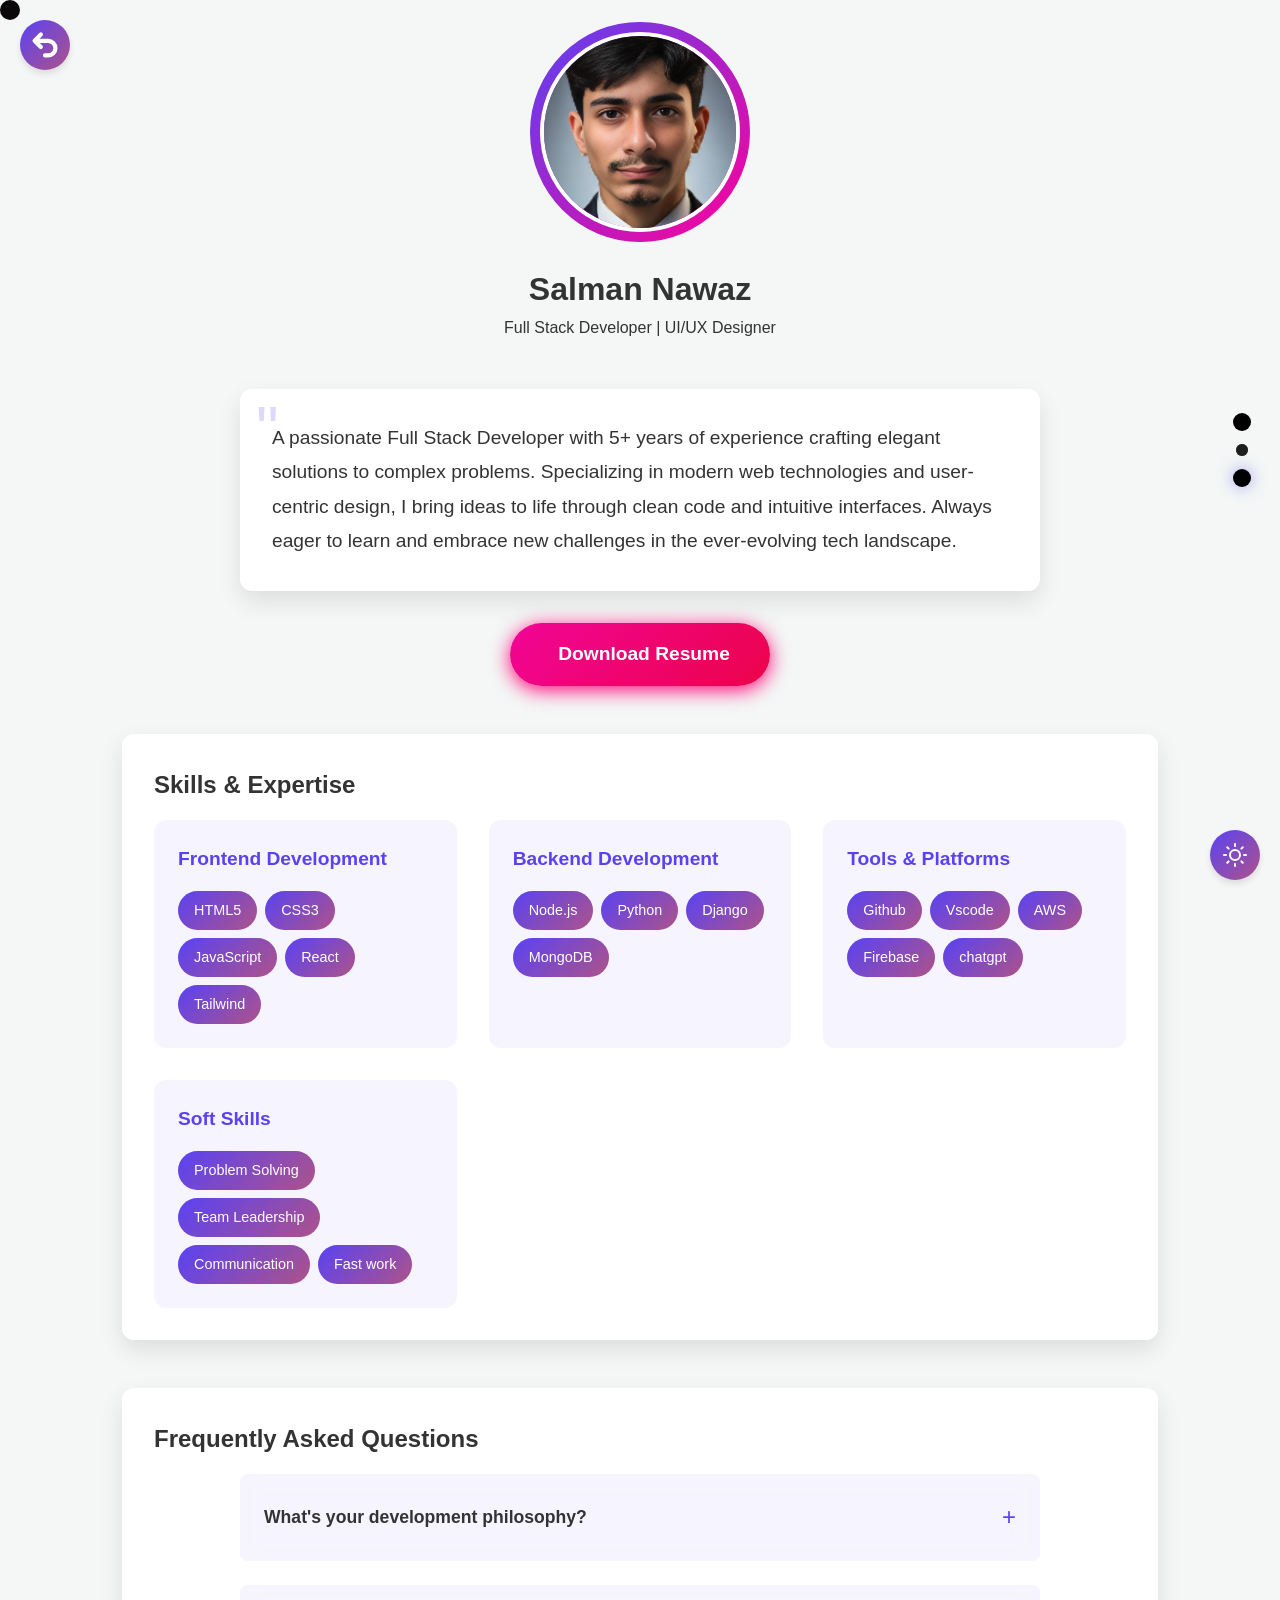
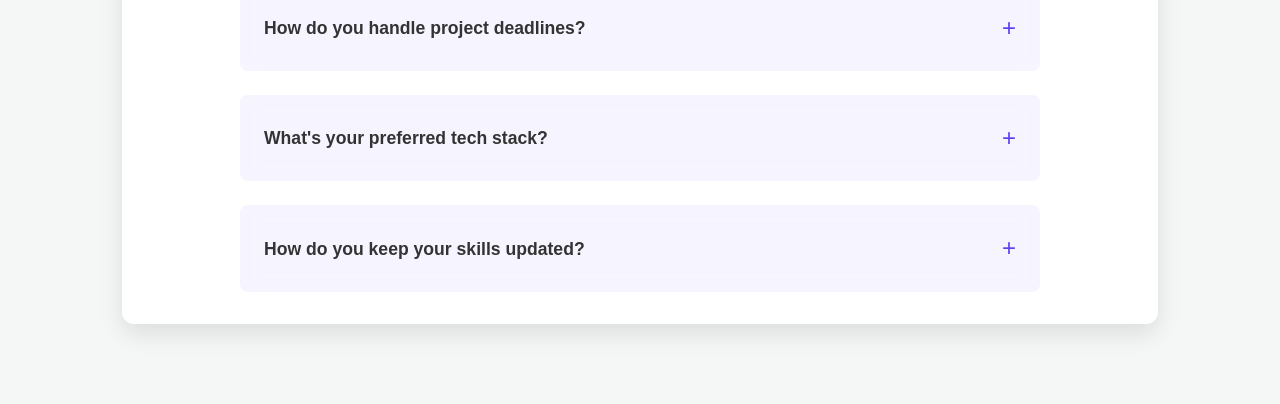
==== bio.html @ 32c5e8a9 "Add files via upload" ====
<!DOCTYPE html>
<html lang="en">
<head>
    <meta charset="UTF-8">
    <meta name="viewport" content="width=device-width, initial-scale=1.0">
    <link rel="stylesheet" href="bio.css">
    <link rel="stylesheet" href="style.css">
    <link rel="stylesheet" href="style(main).css">
    <script src="portfolio-effects.js"></script>
    <script src="script.js"></script>
    <title>Salman-The developer</title>
   
</head>
<body>
    <div class="magnetic-cursor"></div>
    <div class="home-nav">
        <a href="index.html" class="home-nav-btn">
            <svg width="800px" height="800px" viewBox="0 0 24 24" fill="none" xmlns="http://www.w3.org/2000/svg">
                <path d="M10 7L7 10L10 13" stroke="white" stroke-width="2" stroke-linecap="round" stroke-linejoin="round"/>
                <path d="M8 10L13.5 10C15.433 10 17 11.567 17 13.5V13.5C17 15.433 15.433 17 13.5 17L12 17" stroke="white" stroke-width="2" stroke-linecap="round" stroke-linejoin="round"/>
                </svg>
        </a>
    </div>
    <nav class="floating-nav">
        <div class="nav-dot active"></div>
        <div class="nav-dot"></div>
        <div class="nav-dot"></div>
    </nav>
    <div class="firefly"></div>
    <div class="firefly"></div>
    <div class="firefly"></div>
    <div class="firefly"></div>
    <div class="firefly"></div>
    <div class="firefly"></div>
    <div class="firefly"></div>
    <div class="firefly"></div>
    <div class="firefly"></div>
    <div class="firefly"></div>
    <div class="firefly"></div>
    <div class="firefly"></div>
    <div class="firefly"></div>
    <div class="firefly"></div>
    <div class="firefly"></div>
    <div class="bio-container">
        <div class="bio-header">
            <div class="photo-frame">
                <img src="662489021bafa.png" alt="Professional Photo" class="profile-photo">
            </div>
            <h1>Salman Nawaz</h1>
            <p>Full Stack Developer | UI/UX Designer</p>
        </div>

        <div class="bio-text">
            A passionate Full Stack Developer with 5+ years of experience crafting elegant solutions to complex problems. Specializing in modern web technologies and user-centric design, I bring ideas to life through clean code and intuitive interfaces. Always eager to learn and embrace new challenges in the ever-evolving tech landscape.
        </div>

        <div class="cta-buttons">
            <a href="#" class="cta-btn primary-btn">
                <i class="fas fa-download"></i>
                Download Resume
            </a>
        </div>

        <div class="skills-section">
            <h2>Skills & Expertise</h2>
            <div class="skills-grid">
                <div class="skill-category">
                    <h3>Frontend Development</h3>
                    <div class="skill-list">
                        <span class="skill-tag">HTML5</span>
                        <span class="skill-tag">CSS3</span>
                        <span class="skill-tag">JavaScript</span>
                        <span class="skill-tag">React</span>
                        <span class="skill-tag">Tailwind</span>
                    </div>
                </div>

                <div class="skill-category">
                    <h3>Backend Development</h3>
                    <div class="skill-list">
                        <span class="skill-tag">Node.js</span>
                        <span class="skill-tag">Python</span>
                        <span class="skill-tag">Django</span>
                        <span class="skill-tag">MongoDB</span>
                    </div>
                </div>

                <div class="skill-category">
                    <h3>Tools & Platforms</h3>
                    <div class="skill-list">
                        <span class="skill-tag">Github</span>
                        <span class="skill-tag">Vscode</span>
                        <span class="skill-tag">AWS</span>
                        <span class="skill-tag">Firebase</span>
                        <span class="skill-tag">chatgpt</span>
                    </div>
                </div>

                <div class="skill-category">
                    <h3>Soft Skills</h3>
                    <div class="skill-list">
                        <span class="skill-tag">Problem Solving</span>
                        <span class="skill-tag">Team Leadership</span>
                        <span class="skill-tag">Communication</span>
                        <span class="skill-tag">Fast work</span>
                    </div>
                </div>
            </div>
        </div>

        <div class="faq-section">
            <h2>Frequently Asked Questions</h2>
            
            <div class="faq-grid">
                <div class="faq-item">
                    <div class="faq-question" onclick="toggleFaq(this)">
                        <h3>What's your development philosophy?</h3>
                        <span class="faq-icon">+</span>
                    </div>
                    <div class="faq-answer">
                        I believe in creating clean, maintainable code that solves real problems. My approach combines user-centered design with efficient, scalable solutions, always keeping performance and accessibility in mind.
                    </div>
                </div>
        
                <div class="faq-item">
                    <div class="faq-question" onclick="toggleFaq(this)">
                        <h3>How do you handle project deadlines?</h3>
                        <span class="faq-icon">+</span>
                    </div>
                    <div class="faq-answer">
                        I use an agile methodology with clear milestones and regular communication. This ensures projects stay on track while maintaining flexibility for changes and improvements throughout the development process.
                    </div>
                </div>
        
                <div class="faq-item">
                    <div class="faq-question" onclick="toggleFaq(this)">
                        <h3>What's your preferred tech stack?</h3>
                        <span class="faq-icon">+</span>
                    </div>
                    <div class="faq-answer">
                        While I'm versatile with various technologies, I particularly enjoy working with React, Node.js, and PostgreSQL for full-stack applications. However, I always choose the best tools based on project requirements.
                    </div>
                </div>
        
                <div class="faq-item">
                    <div class="faq-question" onclick="toggleFaq(this)">
                        <h3>How do you keep your skills updated?</h3>
                        <span class="faq-icon">+</span>
                    </div>
                    <div class="faq-answer">
                        I dedicate time weekly to learning new technologies, following industry trends, and working on side projects. I also actively participate in developer communities and tech conferences.
                    </div>
                </div>
            </div>
        </div>
        
    <div class="theme-toggle">
        <button class="theme-toggle-btn">
            <svg xmlns="http://www.w3.org/2000/svg" width="24" height="24" viewBox="0 0 24 24" fill="none" stroke="currentColor" stroke-width="2" stroke-linecap="round" stroke-linejoin="round">
                <circle cx="12" cy="12" r="5"></circle>
                <path d="M12 1v2"></path>
                <path d="M12 21v2"></path>
                <path d="M4.22 4.22l1.42 1.42"></path>
                <path d="M18.36 18.36l1.42 1.42"></path>
                <path d="M1 12h2"></path>
                <path d="M21 12h2"></path>
                <path d="M4.22 19.78l1.42-1.42"></path>
                <path d="M18.36 5.64l1.42-1.42"></path>
            </svg>
        </button>
    </div>
    <script>
       // Add this JavaScript to your main script file
document.addEventListener('DOMContentLoaded', () => {
// First, add the navigation dots to the page
const navHTML = `
<div class="floating-nav">
   <div class="nav-dot" data-section="bio"></div>
   <div class="nav-dot" data-section="skills"></div>
   <div class="nav-dot" data-section="faq"></div>
</div>
`;
document.body.insertAdjacentHTML('beforeend', navHTML);

// Get all sections and nav dots
const sections = {
bio: document.querySelector('.bio-container'),
skills: document.querySelector('.skills-section'),
faq: document.querySelector('.faq-section')
};
const navDots = document.querySelectorAll('.nav-dot');

// Add click handlers to dots
navDots.forEach(dot => {
dot.addEventListener('click', () => {
   const sectionName = dot.getAttribute('data-section');
   sections[sectionName].scrollIntoView({ behavior: 'smooth' });
});
});

// Create intersection observer for sections
const observerOptions = {
root: null,
threshold: 0.5,
rootMargin: '0px'
};

const observerCallback = (entries) => {
entries.forEach(entry => {
   if (entry.isIntersecting) {
       // Find the corresponding dot and activate it
       const sectionId = entry.target.classList.contains('bio-container') ? 'bio' :
                       entry.target.classList.contains('skills-section') ? 'skills' :
                       'faq';
       
       // Update active state of dots
       navDots.forEach(dot => {
           if (dot.getAttribute('data-section') === sectionId) {
               dot.classList.add('active');
           } else {
               dot.classList.remove('active');
           }
       });
   }
});
};

const observer = new IntersectionObserver(observerCallback, observerOptions);

// Observe all sections
Object.values(sections).forEach(section => {
if (section) {
   observer.observe(section);
}
});
});
    </script>
</body>
</html>
---- bio.css ----
:root {
--primary-gradient: linear-gradient(135deg, #5a42f3 0%, #ad5389 100%);
--text-color: #333;
--bg-color: #f4f7f6;
--card-background: #ffffff;
--transition-speed: 0.3s;
}


.bio-container {
    max-width: 1100px;
    margin: 0 auto;
    padding: 2rem;
    width: 100%;
}

.bio-header {
    text-align: center;
    margin-bottom: 3rem;
    position: relative;
}

.photo-frame {
    width: 200px;
    height: 200px;
    margin: 0 auto;
    position: relative;
    margin-bottom: 2rem;
}
.photo-frame:hover{
    transform: scale(1.05) rotate(3deg);
    
}

.photo-frame::before {
    content: '';
    position: absolute;
    top: -10px;
    left: -10px;
    right: -10px;
    bottom: -10px;
    background: linear-gradient(135deg, #5a42f3 0%, #ff0099 100%);
    border-radius: 50%;
    z-index: 1;
    animation: rotate 10s linear infinite;
}

@keyframes rotate {
    0% { transform: rotate(0deg); }
    100% { transform: rotate(360deg); }
}

.profile-photo {
    width: 100%;
    height: 100%;
    border-radius: 50%;
    object-fit: cover;
    position: relative;
    z-index: 2;
    border: 4px solid white;
    background: white;
}

.bio-text {
    max-width: 800px;
    margin: 0 auto 2rem;
    font-size: 1.2rem;
    line-height: 1.8;
    color: var(--text-color);
    position: relative;
    padding: 2rem;
    background: var(--card-background);
    border-radius: 12px;
    box-shadow: 0 10px 25px rgba(0,0,0,0.1);
}

.bio-text::before {
    content: '"';
    font-size: 4rem;
    position: absolute;
    top: -1rem;
    left: 1rem;
    color: #5a42f3;
    opacity: 0.2;
}

.cta-buttons {
    display: flex;
    gap: 1rem;
    justify-content: center;
    margin-bottom: 3rem;
}

.cta-btn {
    padding: 1rem 2rem;
    border: none;
    border-radius: 30px;
    font-size: 1.1rem;
    font-weight: 600;
    cursor: pointer;
    transition: transform 0.3s ease, box-shadow 0.3s ease;
    text-decoration: none;
    display: inline-flex;
    align-items: center;
    gap: 0.5rem;
}

.primary-btn {
        padding: 1rem 2.5rem;
        font-size: 1.2rem;
        font-weight: 600;
        color: white;
        background: linear-gradient(-45deg, #ff0080, #e75c85, #ec0349, #f10597);
        background-size: 300% 300%;
        animation: gradientBG 5s ease infinite;
        border: none;
        border-radius: 50px;
        cursor: pointer;
        transition: transform 0.3s ease, box-shadow 0.3s ease;
        box-shadow: 0 4px 20px #ff0077;
     
     }
     
@keyframes gradientBG {
    0% { background-position: 0% 50%; }
    50% { background-position: 100% 50%; }
    100% { background-position: 0% 50%; }
 }
.cta-btn:hover {
   transform: translateY(-2px);
   box-shadow: 0 6px 30px #ff004c;
}


.skills-section {
    margin-bottom: 3rem;
    background: var(--card-background);
    backdrop-filter: blur(10px);
    padding: 2rem;
    border-radius: 12px;
    box-shadow: 0 10px 25px rgba(0,0,0,0.1);
}

.skills-grid {
    display: grid;
    grid-template-columns: repeat(auto-fit, minmax(250px, 1fr));
    gap: 2rem;
}

.skill-category {
    padding: 1.5rem;
    border-radius: 12px;
    background: rgba(90, 66, 243, 0.05);
    backdrop-filter: blur(10px);
    transition: transform 0.3s ease;
}

.skill-category:hover {
    transform: translateY(-5px);
}

.skill-category h3 {
    color: #5a42f3;
    margin-bottom: 1rem;
    font-size: 1.2rem;
}

.skill-list {
    display: flex;
    flex-wrap: wrap;
    gap: 0.5rem;
}

.skill-tag {
    background: linear-gradient(135deg, #5a42f3 0%, #ad5389 100%);
    color: white;
    padding: 0.5rem 1rem;
    border-radius: 20px;
    font-size: 0.9rem;
    transition: transform 0.3s ease;
}

.skill-tag:hover {
    transform: scale(1.05);
}



@media screen and (max-width: 768px) {
    .bio-container {
        padding: 1rem;
    }

    .cta-buttons {
        flex-direction: column;
        align-items: center;
    }

    .skill-category {
        padding: 1rem;
    }

    .testimonial-grid {
        grid-template-columns: 1fr;
    }
}

.faq-section {
margin-bottom: 3rem;
padding: 2rem;
background: var(--card-background);
border-radius: 12px;
box-shadow: 0 10px 25px rgba(0,0,0,0.1);
}

.faq-grid {
display: grid;

gap: 1.5rem;
max-width: 800px;
margin: 0 auto;
}

.faq-item {
background: rgba(90, 66, 243, 0.05);
border-radius: 8px;
overflow: hidden;
}

.faq-question {
padding: 1.5rem;
cursor: pointer;
display: flex;
backdrop-filter: blur(10px);
justify-content: space-between;
align-items: center;
transition: background-color 0.3s ease;
}

.faq-question:hover {
background: rgba(90, 66, 243, 0.1);
}

.faq-question h3 {
margin: 0;
font-size: 1.1rem;
color: var(--text-color);
}

.faq-icon {
font-size: 1.5rem;
color: #5a42f3;
transition: transform 0.3s ease;
}

.faq-answer {
padding: 0 1.5rem;
max-height: 0;
overflow: hidden;
transition: all 0.3s ease;
color: var(--text-color);
opacity: 0;
}

.faq-item.active .faq-answer {
padding: 1.5rem;
max-height: 500px;
opacity: 1;
}

.faq-item.active .faq-icon {
transform: rotate(45deg);
}

@media screen and (max-width: 768px) {
.faq-section {
padding: 1rem;
}

.faq-question {
padding: 1rem;
}

.faq-answer {
padding: 0 1rem;
}

.faq-item.active .faq-answer {
padding: 1rem;
}
}
body.dark-mode {
    --primary-color: #22222246;
    --text-color: #fff;
    --accent-color: #f80b5a;
    --bg-color: #121212;
    background-color: black;
  
}



body.dark-mode .bio-text,
body.dark-mode .skills-section,
body.dark-mode .faq-section {
    background-color: var(--primary-color);
    color: var(--text-color);
    backdrop-filter: blur(10px);
}
body.dark-mode .bio-header{
    color: white;
}
---- style.css ----
html, body {
    height: 100%;
  }
  
  body {
 
    background-size: cover;
  }
  
  .firefly {
    position: fixed;
    left: 50%;
    top: 50%;
    width: 0.4vw;
    height: 0.4vw;
    margin: -0.2vw 0 0 9.8vw;
    animation: ease 200s alternate infinite;
    pointer-events: none;
  }
  .firefly::before, .firefly::after {
    content: "";
    position: absolute;
    width: 100%;
    height: 100%;
    border-radius: 50%;
    transform-origin: -10vw;
  }
  .firefly::before {
    background: black;
    opacity: 0.4;
    animation: drift ease alternate infinite;
  }
  .firefly::after {
    background: white;
    opacity: 0;
    box-shadow: 0 0 0vw 0vw yellow;
    animation: drift ease alternate infinite, flash ease infinite;
  }
  
  .firefly:nth-child(1) {
    animation-name: move1;
  }
  .firefly:nth-child(1)::before {
    animation-duration: 18s;
  }
  .firefly:nth-child(1)::after {
    animation-duration: 18s, 7643ms;
    animation-delay: 0ms, 7148ms;
  }
  
  @keyframes move1 {
    0% {
      transform: translateX(6vw) translateY(-29vh) scale(0.78);
    }
    5.5555555556% {
      transform: translateX(-1vw) translateY(-23vh) scale(0.36);
    }
    11.1111111111% {
      transform: translateX(-22vw) translateY(23vh) scale(0.9);
    }
    16.6666666667% {
      transform: translateX(-39vw) translateY(44vh) scale(0.99);
    }
    22.2222222222% {
      transform: translateX(7vw) translateY(-46vh) scale(0.55);
    }
    27.7777777778% {
      transform: translateX(8vw) translateY(48vh) scale(0.91);
    }
    33.3333333333% {
      transform: translateX(40vw) translateY(-46vh) scale(0.72);
    }
    38.8888888889% {
      transform: translateX(25vw) translateY(38vh) scale(0.96);
    }
    44.4444444444% {
      transform: translateX(34vw) translateY(-35vh) scale(0.64);
    }
    50% {
      transform: translateX(-6vw) translateY(25vh) scale(0.76);
    }
    55.5555555556% {
      transform: translateX(48vw) translateY(-24vh) scale(0.27);
    }
    61.1111111111% {
      transform: translateX(-37vw) translateY(-16vh) scale(0.6);
    }
    66.6666666667% {
      transform: translateX(-2vw) translateY(-13vh) scale(0.7);
    }
    72.2222222222% {
      transform: translateX(-45vw) translateY(45vh) scale(0.75);
    }
    77.7777777778% {
      transform: translateX(16vw) translateY(26vh) scale(0.49);
    }
    83.3333333333% {
      transform: translateX(-24vw) translateY(33vh) scale(0.73);
    }
    88.8888888889% {
      transform: translateX(-44vw) translateY(-33vh) scale(0.79);
    }
    94.4444444444% {
      transform: translateX(-5vw) translateY(37vh) scale(0.65);
    }
    100% {
      transform: translateX(11vw) translateY(-46vh) scale(0.61);
    }
  }
  .firefly:nth-child(2) {
    animation-name: move2;
  }
  .firefly:nth-child(2)::before {
    animation-duration: 15s;
  }
  .firefly:nth-child(2)::after {
    animation-duration: 15s, 9408ms;
    animation-delay: 0ms, 6356ms;
  }
  
  @keyframes move2 {
    0% {
      transform: translateX(-6vw) translateY(40vh) scale(0.52);
    }
    4.347826087% {
      transform: translateX(-6vw) translateY(13vh) scale(0.7);
    }
    8.6956521739% {
      transform: translateX(-22vw) translateY(-20vh) scale(0.76);
    }
    13.0434782609% {
      transform: translateX(-48vw) translateY(-32vh) scale(0.34);
    }
    17.3913043478% {
      transform: translateX(-46vw) translateY(-36vh) scale(0.96);
    }
    21.7391304348% {
      transform: translateX(-33vw) translateY(24vh) scale(0.61);
    }
    26.0869565217% {
      transform: translateX(-27vw) translateY(17vh) scale(0.85);
    }
    30.4347826087% {
      transform: translateX(-9vw) translateY(-36vh) scale(0.48);
    }
    34.7826086957% {
      transform: translateX(-45vw) translateY(-29vh) scale(0.7);
    }
    39.1304347826% {
      transform: translateX(-27vw) translateY(-47vh) scale(0.29);
    }
    43.4782608696% {
      transform: translateX(-4vw) translateY(1vh) scale(0.62);
    }
    47.8260869565% {
      transform: translateX(-34vw) translateY(28vh) scale(0.46);
    }
    52.1739130435% {
      transform: translateX(-31vw) translateY(-44vh) scale(0.28);
    }
    56.5217391304% {
      transform: translateX(8vw) translateY(-44vh) scale(0.8);
    }
    60.8695652174% {
      transform: translateX(29vw) translateY(-13vh) scale(0.99);
    }
    65.2173913043% {
      transform: translateX(42vw) translateY(41vh) scale(0.61);
    }
    69.5652173913% {
      transform: translateX(-34vw) translateY(40vh) scale(0.34);
    }
    73.9130434783% {
      transform: translateX(28vw) translateY(-35vh) scale(0.73);
    }
    78.2608695652% {
      transform: translateX(-44vw) translateY(13vh) scale(0.97);
    }
    82.6086956522% {
      transform: translateX(2vw) translateY(-7vh) scale(0.6);
    }
    86.9565217391% {
      transform: translateX(-32vw) translateY(-23vh) scale(0.72);
    }
    91.3043478261% {
      transform: translateX(-33vw) translateY(29vh) scale(0.57);
    }
    95.652173913% {
      transform: translateX(1vw) translateY(35vh) scale(0.77);
    }
    100% {
      transform: translateX(32vw) translateY(-10vh) scale(0.73);
    }
  }
  .firefly:nth-child(3) {
    animation-name: move3;
  }
  .firefly:nth-child(3)::before {
    animation-duration: 18s;
  }
  .firefly:nth-child(3)::after {
    animation-duration: 18s, 6735ms;
    animation-delay: 0ms, 2328ms;
  }
  
  @keyframes move3 {
    0% {
      transform: translateX(-35vw) translateY(43vh) scale(0.41);
    }
    4.347826087% {
      transform: translateX(46vw) translateY(29vh) scale(0.65);
    }
    8.6956521739% {
      transform: translateX(14vw) translateY(-35vh) scale(0.4);
    }
    13.0434782609% {
      transform: translateX(34vw) translateY(-1vh) scale(0.83);
    }
    17.3913043478% {
      transform: translateX(12vw) translateY(-19vh) scale(0.5);
    }
    21.7391304348% {
      transform: translateX(-35vw) translateY(-21vh) scale(0.33);
    }
    26.0869565217% {
      transform: translateX(0vw) translateY(26vh) scale(0.56);
    }
    30.4347826087% {
      transform: translateX(-45vw) translateY(2vh) scale(0.38);
    }
    34.7826086957% {
      transform: translateX(24vw) translateY(47vh) scale(0.59);
    }
    39.1304347826% {
      transform: translateX(-12vw) translateY(35vh) scale(0.71);
    }
    43.4782608696% {
      transform: translateX(-47vw) translateY(32vh) scale(0.75);
    }
    47.8260869565% {
      transform: translateX(29vw) translateY(35vh) scale(0.63);
    }
    52.1739130435% {
      transform: translateX(45vw) translateY(9vh) scale(0.72);
    }
    56.5217391304% {
      transform: translateX(0vw) translateY(17vh) scale(0.66);
    }
    60.8695652174% {
      transform: translateX(-3vw) translateY(49vh) scale(0.76);
    }
    65.2173913043% {
      transform: translateX(31vw) translateY(-24vh) scale(0.51);
    }
    69.5652173913% {
      transform: translateX(46vw) translateY(-42vh) scale(0.64);
    }
    73.9130434783% {
      transform: translateX(-25vw) translateY(-29vh) scale(0.56);
    }
    78.2608695652% {
      transform: translateX(19vw) translateY(2vh) scale(0.28);
    }
    82.6086956522% {
      transform: translateX(-22vw) translateY(1vh) scale(0.52);
    }
    86.9565217391% {
      transform: translateX(-24vw) translateY(-35vh) scale(0.99);
    }
    91.3043478261% {
      transform: translateX(48vw) translateY(-47vh) scale(0.27);
    }
    95.652173913% {
      transform: translateX(22vw) translateY(17vh) scale(0.68);
    }
    100% {
      transform: translateX(0vw) translateY(47vh) scale(0.95);
    }
  }
  .firefly:nth-child(4) {
    animation-name: move4;
  }
  .firefly:nth-child(4)::before {
    animation-duration: 18s;
  }
  .firefly:nth-child(4)::after {
    animation-duration: 18s, 5969ms;
    animation-delay: 0ms, 8085ms;
  }
  
  @keyframes move4 {
    0% {
      transform: translateX(11vw) translateY(-14vh) scale(0.62);
    }
    3.7037037037% {
      transform: translateX(-42vw) translateY(-47vh) scale(0.69);
    }
    7.4074074074% {
      transform: translateX(20vw) translateY(27vh) scale(0.68);
    }
    11.1111111111% {
      transform: translateX(-29vw) translateY(-22vh) scale(0.81);
    }
    14.8148148148% {
      transform: translateX(-25vw) translateY(-14vh) scale(0.91);
    }
    18.5185185185% {
      transform: translateX(33vw) translateY(-38vh) scale(0.72);
    }
    22.2222222222% {
      transform: translateX(12vw) translateY(14vh) scale(0.57);
    }
    25.9259259259% {
      transform: translateX(-39vw) translateY(39vh) scale(0.32);
    }
    29.6296296296% {
      transform: translateX(-10vw) translateY(20vh) scale(0.41);
    }
    33.3333333333% {
      transform: translateX(1vw) translateY(-11vh) scale(0.71);
    }
    37.037037037% {
      transform: translateX(-27vw) translateY(-13vh) scale(0.71);
    }
    40.7407407407% {
      transform: translateX(27vw) translateY(-20vh) scale(0.94);
    }
    44.4444444444% {
      transform: translateX(-30vw) translateY(-31vh) scale(0.9);
    }
    48.1481481481% {
      transform: translateX(-20vw) translateY(45vh) scale(0.78);
    }
    51.8518518519% {
      transform: translateX(13vw) translateY(-32vh) scale(0.31);
    }
    55.5555555556% {
      transform: translateX(-39vw) translateY(-8vh) scale(0.55);
    }
    59.2592592593% {
      transform: translateX(29vw) translateY(28vh) scale(0.62);
    }
    62.962962963% {
      transform: translateX(-31vw) translateY(48vh) scale(0.58);
    }
    66.6666666667% {
      transform: translateX(-24vw) translateY(-19vh) scale(0.72);
    }
    70.3703703704% {
      transform: translateX(8vw) translateY(-31vh) scale(0.9);
    }
    74.0740740741% {
      transform: translateX(-49vw) translateY(36vh) scale(1);
    }
    77.7777777778% {
      transform: translateX(20vw) translateY(23vh) scale(0.63);
    }
    81.4814814815% {
      transform: translateX(-43vw) translateY(29vh) scale(0.82);
    }
    85.1851851852% {
      transform: translateX(8vw) translateY(-31vh) scale(0.45);
    }
    88.8888888889% {
      transform: translateX(23vw) translateY(23vh) scale(0.89);
    }
    92.5925925926% {
      transform: translateX(-12vw) translateY(-37vh) scale(0.29);
    }
    96.2962962963% {
      transform: translateX(48vw) translateY(3vh) scale(0.96);
    }
    100% {
      transform: translateX(-22vw) translateY(-9vh) scale(0.56);
    }
  }
  .firefly:nth-child(5) {
    animation-name: move5;
  }
  .firefly:nth-child(5)::before {
    animation-duration: 15s;
  }
  .firefly:nth-child(5)::after {
    animation-duration: 15s, 10861ms;
    animation-delay: 0ms, 1120ms;
  }
  
  @keyframes move5 {
    0% {
      transform: translateX(20vw) translateY(41vh) scale(0.58);
    }
    4.5454545455% {
      transform: translateX(21vw) translateY(-33vh) scale(0.58);
    }
    9.0909090909% {
      transform: translateX(10vw) translateY(49vh) scale(0.26);
    }
    13.6363636364% {
      transform: translateX(17vw) translateY(-32vh) scale(0.75);
    }
    18.1818181818% {
      transform: translateX(-19vw) translateY(-30vh) scale(0.65);
    }
    22.7272727273% {
      transform: translateX(19vw) translateY(26vh) scale(0.47);
    }
    27.2727272727% {
      transform: translateX(27vw) translateY(-28vh) scale(0.97);
    }
    31.8181818182% {
      transform: translateX(-15vw) translateY(30vh) scale(0.94);
    }
    36.3636363636% {
      transform: translateX(-49vw) translateY(3vh) scale(0.38);
    }
    40.9090909091% {
      transform: translateX(26vw) translateY(-11vh) scale(0.86);
    }
    45.4545454545% {
      transform: translateX(-27vw) translateY(-10vh) scale(0.62);
    }
    50% {
      transform: translateX(43vw) translateY(-46vh) scale(0.34);
    }
    54.5454545455% {
      transform: translateX(5vw) translateY(39vh) scale(0.26);
    }
    59.0909090909% {
      transform: translateX(50vw) translateY(-25vh) scale(0.43);
    }
    63.6363636364% {
      transform: translateX(0vw) translateY(35vh) scale(0.99);
    }
    68.1818181818% {
      transform: translateX(-10vw) translateY(45vh) scale(0.99);
    }
    72.7272727273% {
      transform: translateX(-30vw) translateY(-23vh) scale(0.51);
    }
    77.2727272727% {
      transform: translateX(-42vw) translateY(37vh) scale(0.58);
    }
    81.8181818182% {
      transform: translateX(-31vw) translateY(15vh) scale(0.63);
    }
    86.3636363636% {
      transform: translateX(-7vw) translateY(-5vh) scale(0.52);
    }
    90.9090909091% {
      transform: translateX(-37vw) translateY(-8vh) scale(0.77);
    }
    95.4545454545% {
      transform: translateX(30vw) translateY(3vh) scale(0.3);
    }
    100% {
      transform: translateX(39vw) translateY(-42vh) scale(0.53);
    }
  }
  .firefly:nth-child(6) {
    animation-name: move6;
  }
  .firefly:nth-child(6)::before {
    animation-duration: 11s;
  }
  .firefly:nth-child(6)::after {
    animation-duration: 11s, 8061ms;
    animation-delay: 0ms, 6086ms;
  }
  
  @keyframes move6 {
    0% {
      transform: translateX(19vw) translateY(-32vh) scale(0.83);
    }
    3.7037037037% {
      transform: translateX(-12vw) translateY(-36vh) scale(0.39);
    }
    7.4074074074% {
      transform: translateX(-35vw) translateY(5vh) scale(0.54);
    }
    11.1111111111% {
      transform: translateX(-33vw) translateY(-12vh) scale(0.28);
    }
    14.8148148148% {
      transform: translateX(50vw) translateY(-3vh) scale(0.77);
    }
    18.5185185185% {
      transform: translateX(-31vw) translateY(-19vh) scale(0.92);
    }
    22.2222222222% {
      transform: translateX(23vw) translateY(-26vh) scale(0.79);
    }
    25.9259259259% {
      transform: translateX(-46vw) translateY(-36vh) scale(0.84);
    }
    29.6296296296% {
      transform: translateX(0vw) translateY(-37vh) scale(0.46);
    }
    33.3333333333% {
      transform: translateX(-39vw) translateY(42vh) scale(0.61);
    }
    37.037037037% {
      transform: translateX(-31vw) translateY(2vh) scale(0.53);
    }
    40.7407407407% {
      transform: translateX(10vw) translateY(6vh) scale(0.39);
    }
    44.4444444444% {
      transform: translateX(-49vw) translateY(-22vh) scale(0.69);
    }
    48.1481481481% {
      transform: translateX(-42vw) translateY(-34vh) scale(0.93);
    }
    51.8518518519% {
      transform: translateX(10vw) translateY(-12vh) scale(0.38);
    }
    55.5555555556% {
      transform: translateX(-10vw) translateY(47vh) scale(0.5);
    }
    59.2592592593% {
      transform: translateX(35vw) translateY(33vh) scale(0.55);
    }
    62.962962963% {
      transform: translateX(-33vw) translateY(-14vh) scale(0.88);
    }
    66.6666666667% {
      transform: translateX(-9vw) translateY(22vh) scale(0.31);
    }
    70.3703703704% {
      transform: translateX(-3vw) translateY(-3vh) scale(0.71);
    }
    74.0740740741% {
      transform: translateX(28vw) translateY(-49vh) scale(0.35);
    }
    77.7777777778% {
      transform: translateX(-5vw) translateY(4vh) scale(0.92);
    }
    81.4814814815% {
      transform: translateX(29vw) translateY(8vh) scale(0.56);
    }
    85.1851851852% {
      transform: translateX(32vw) translateY(-41vh) scale(0.71);
    }
    88.8888888889% {
      transform: translateX(19vw) translateY(35vh) scale(0.41);
    }
    92.5925925926% {
      transform: translateX(23vw) translateY(50vh) scale(0.95);
    }
    96.2962962963% {
      transform: translateX(6vw) translateY(26vh) scale(0.66);
    }
    100% {
      transform: translateX(36vw) translateY(-27vh) scale(0.56);
    }
  }
  .firefly:nth-child(7) {
    animation-name: move7;
  }
  .firefly:nth-child(7)::before {
    animation-duration: 16s;
  }
  .firefly:nth-child(7)::after {
    animation-duration: 16s, 7265ms;
    animation-delay: 0ms, 5983ms;
  }
  
  @keyframes move7 {
    0% {
      transform: translateX(-23vw) translateY(29vh) scale(0.43);
    }
    5.2631578947% {
      transform: translateX(50vw) translateY(17vh) scale(0.93);
    }
    10.5263157895% {
      transform: translateX(-32vw) translateY(37vh) scale(0.92);
    }
    15.7894736842% {
      transform: translateX(-44vw) translateY(16vh) scale(0.33);
    }
    21.0526315789% {
      transform: translateX(-30vw) translateY(-8vh) scale(0.9);
    }
    26.3157894737% {
      transform: translateX(0vw) translateY(35vh) scale(0.8);
    }
    31.5789473684% {
      transform: translateX(4vw) translateY(15vh) scale(0.95);
    }
    36.8421052632% {
      transform: translateX(39vw) translateY(21vh) scale(0.65);
    }
    42.1052631579% {
      transform: translateX(-3vw) translateY(19vh) scale(0.52);
    }
    47.3684210526% {
      transform: translateX(-3vw) translateY(-18vh) scale(0.92);
    }
    52.6315789474% {
      transform: translateX(46vw) translateY(-3vh) scale(0.79);
    }
    57.8947368421% {
      transform: translateX(-32vw) translateY(25vh) scale(0.86);
    }
    63.1578947368% {
      transform: translateX(-34vw) translateY(-8vh) scale(0.51);
    }
    68.4210526316% {
      transform: translateX(14vw) translateY(-26vh) scale(0.69);
    }
    73.6842105263% {
      transform: translateX(-7vw) translateY(-4vh) scale(0.69);
    }
    78.9473684211% {
      transform: translateX(-9vw) translateY(-17vh) scale(0.67);
    }
    84.2105263158% {
      transform: translateX(-40vw) translateY(17vh) scale(0.63);
    }
    89.4736842105% {
      transform: translateX(33vw) translateY(22vh) scale(0.98);
    }
    94.7368421053% {
      transform: translateX(12vw) translateY(25vh) scale(0.44);
    }
    100% {
      transform: translateX(-45vw) translateY(23vh) scale(0.38);
    }
  }
  .firefly:nth-child(8) {
    animation-name: move8;
  }
  .firefly:nth-child(8)::before {
    animation-duration: 16s;
  }
  .firefly:nth-child(8)::after {
    animation-duration: 16s, 8382ms;
    animation-delay: 0ms, 3881ms;
  }
  
  @keyframes move8 {
    0% {
      transform: translateX(-13vw) translateY(-48vh) scale(0.46);
    }
    4.7619047619% {
      transform: translateX(-23vw) translateY(10vh) scale(0.49);
    }
    9.5238095238% {
      transform: translateX(-33vw) translateY(-7vh) scale(0.48);
    }
    14.2857142857% {
      transform: translateX(-21vw) translateY(-21vh) scale(0.96);
    }
    19.0476190476% {
      transform: translateX(50vw) translateY(-21vh) scale(0.63);
    }
    23.8095238095% {
      transform: translateX(49vw) translateY(32vh) scale(0.35);
    }
    28.5714285714% {
      transform: translateX(-22vw) translateY(50vh) scale(0.84);
    }
    33.3333333333% {
      transform: translateX(-39vw) translateY(-43vh) scale(0.65);
    }
    38.0952380952% {
      transform: translateX(-49vw) translateY(-40vh) scale(0.76);
    }
    42.8571428571% {
      transform: translateX(23vw) translateY(-12vh) scale(0.27);
    }
    47.619047619% {
      transform: translateX(9vw) translateY(50vh) scale(0.32);
    }
    52.380952381% {
      transform: translateX(-31vw) translateY(15vh) scale(0.66);
    }
    57.1428571429% {
      transform: translateX(-49vw) translateY(31vh) scale(0.98);
    }
    61.9047619048% {
      transform: translateX(34vw) translateY(42vh) scale(0.9);
    }
    66.6666666667% {
      transform: translateX(-9vw) translateY(-43vh) scale(0.84);
    }
    71.4285714286% {
      transform: translateX(-13vw) translateY(-21vh) scale(0.7);
    }
    76.1904761905% {
      transform: translateX(45vw) translateY(43vh) scale(0.26);
    }
    80.9523809524% {
      transform: translateX(-24vw) translateY(30vh) scale(0.94);
    }
    85.7142857143% {
      transform: translateX(42vw) translateY(-20vh) scale(0.6);
    }
    90.4761904762% {
      transform: translateX(-6vw) translateY(-12vh) scale(0.73);
    }
    95.2380952381% {
      transform: translateX(34vw) translateY(-7vh) scale(0.37);
    }
    100% {
      transform: translateX(1vw) translateY(39vh) scale(0.58);
    }
  }
  .firefly:nth-child(9) {
    animation-name: move9;
  }
  .firefly:nth-child(9)::before {
    animation-duration: 14s;
  }
  .firefly:nth-child(9)::after {
    animation-duration: 14s, 8181ms;
    animation-delay: 0ms, 8196ms;
  }
  
  @keyframes move9 {
    0% {
      transform: translateX(33vw) translateY(-10vh) scale(0.35);
    }
    3.7037037037% {
      transform: translateX(20vw) translateY(-2vh) scale(0.71);
    }
    7.4074074074% {
      transform: translateX(-19vw) translateY(46vh) scale(0.98);
    }
    11.1111111111% {
      transform: translateX(-37vw) translateY(-2vh) scale(0.33);
    }
    14.8148148148% {
      transform: translateX(41vw) translateY(-31vh) scale(0.91);
    }
    18.5185185185% {
      transform: translateX(34vw) translateY(27vh) scale(0.6);
    }
    22.2222222222% {
      transform: translateX(-3vw) translateY(39vh) scale(0.62);
    }
    25.9259259259% {
      transform: translateX(-35vw) translateY(16vh) scale(0.83);
    }
    29.6296296296% {
      transform: translateX(-23vw) translateY(-7vh) scale(0.95);
    }
    33.3333333333% {
      transform: translateX(-12vw) translateY(-49vh) scale(0.84);
    }
    37.037037037% {
      transform: translateX(-38vw) translateY(35vh) scale(0.62);
    }
    40.7407407407% {
      transform: translateX(-39vw) translateY(24vh) scale(0.75);
    }
    44.4444444444% {
      transform: translateX(33vw) translateY(6vh) scale(0.26);
    }
    48.1481481481% {
      transform: translateX(-41vw) translateY(3vh) scale(0.97);
    }
    51.8518518519% {
      transform: translateX(-2vw) translateY(-34vh) scale(0.44);
    }
    55.5555555556% {
      transform: translateX(-33vw) translateY(-26vh) scale(0.82);
    }
    59.2592592593% {
      transform: translateX(9vw) translateY(-10vh) scale(0.95);
    }
    62.962962963% {
      transform: translateX(43vw) translateY(9vh) scale(0.3);
    }
    66.6666666667% {
      transform: translateX(2vw) translateY(-31vh) scale(0.94);
    }
    70.3703703704% {
      transform: translateX(-23vw) translateY(6vh) scale(0.39);
    }
    74.0740740741% {
      transform: translateX(46vw) translateY(-26vh) scale(0.43);
    }
    77.7777777778% {
      transform: translateX(49vw) translateY(-26vh) scale(0.53);
    }
    81.4814814815% {
      transform: translateX(26vw) translateY(-3vh) scale(0.63);
    }
    85.1851851852% {
      transform: translateX(0vw) translateY(-24vh) scale(0.48);
    }
    88.8888888889% {
      transform: translateX(-15vw) translateY(-14vh) scale(0.49);
    }
    92.5925925926% {
      transform: translateX(-13vw) translateY(-5vh) scale(0.72);
    }
    96.2962962963% {
      transform: translateX(-10vw) translateY(24vh) scale(0.3);
    }
    100% {
      transform: translateX(-48vw) translateY(-31vh) scale(0.85);
    }
  }
  .firefly:nth-child(10) {
    animation-name: move10;
  }
  .firefly:nth-child(10)::before {
    animation-duration: 9s;
  }
  .firefly:nth-child(10)::after {
    animation-duration: 9s, 10120ms;
    animation-delay: 0ms, 2244ms;
  }
  
  @keyframes move10 {
    0% {
      transform: translateX(40vw) translateY(48vh) scale(0.95);
    }
    5.5555555556% {
      transform: translateX(34vw) translateY(-45vh) scale(0.34);
    }
    11.1111111111% {
      transform: translateX(-28vw) translateY(42vh) scale(0.97);
    }
    16.6666666667% {
      transform: translateX(16vw) translateY(-44vh) scale(0.26);
    }
    22.2222222222% {
      transform: translateX(15vw) translateY(7vh) scale(0.51);
    }
    27.7777777778% {
      transform: translateX(33vw) translateY(42vh) scale(0.97);
    }
    33.3333333333% {
      transform: translateX(0vw) translateY(-46vh) scale(0.31);
    }
    38.8888888889% {
      transform: translateX(-16vw) translateY(-44vh) scale(0.5);
    }
    44.4444444444% {
      transform: translateX(46vw) translateY(-30vh) scale(0.68);
    }
    50% {
      transform: translateX(-38vw) translateY(-41vh) scale(0.53);
    }
    55.5555555556% {
      transform: translateX(12vw) translateY(-45vh) scale(0.3);
    }
    61.1111111111% {
      transform: translateX(25vw) translateY(13vh) scale(0.76);
    }
    66.6666666667% {
      transform: translateX(16vw) translateY(-15vh) scale(0.81);
    }
    72.2222222222% {
      transform: translateX(32vw) translateY(6vh) scale(0.88);
    }
    77.7777777778% {
      transform: translateX(37vw) translateY(23vh) scale(0.48);
    }
    83.3333333333% {
      transform: translateX(39vw) translateY(50vh) scale(0.95);
    }
    88.8888888889% {
      transform: translateX(35vw) translateY(-42vh) scale(0.74);
    }
    94.4444444444% {
      transform: translateX(24vw) translateY(-47vh) scale(0.36);
    }
    100% {
      transform: translateX(-49vw) translateY(14vh) scale(0.31);
    }
  }
  .firefly:nth-child(11) {
    animation-name: move11;
  }
  .firefly:nth-child(11)::before {
    animation-duration: 14s;
  }
  .firefly:nth-child(11)::after {
    animation-duration: 14s, 8914ms;
    animation-delay: 0ms, 4768ms;
  }
  
  @keyframes move11 {
    0% {
      transform: translateX(31vw) translateY(25vh) scale(0.37);
    }
    4.5454545455% {
      transform: translateX(12vw) translateY(42vh) scale(0.99);
    }
    9.0909090909% {
      transform: translateX(36vw) translateY(16vh) scale(0.98);
    }
    13.6363636364% {
      transform: translateX(-22vw) translateY(-30vh) scale(0.3);
    }
    18.1818181818% {
      transform: translateX(41vw) translateY(-8vh) scale(0.69);
    }
    22.7272727273% {
      transform: translateX(47vw) translateY(-35vh) scale(0.72);
    }
    27.2727272727% {
      transform: translateX(42vw) translateY(-49vh) scale(0.42);
    }
    31.8181818182% {
      transform: translateX(-46vw) translateY(28vh) scale(0.4);
    }
    36.3636363636% {
      transform: translateX(36vw) translateY(21vh) scale(0.48);
    }
    40.9090909091% {
      transform: translateX(-7vw) translateY(7vh) scale(0.72);
    }
    45.4545454545% {
      transform: translateX(45vw) translateY(11vh) scale(0.75);
    }
    50% {
      transform: translateX(18vw) translateY(37vh) scale(0.35);
    }
    54.5454545455% {
      transform: translateX(-27vw) translateY(-3vh) scale(0.35);
    }
    59.0909090909% {
      transform: translateX(34vw) translateY(15vh) scale(0.66);
    }
    63.6363636364% {
      transform: translateX(-17vw) translateY(-4vh) scale(0.94);
    }
    68.1818181818% {
      transform: translateX(16vw) translateY(-36vh) scale(0.75);
    }
    72.7272727273% {
      transform: translateX(-11vw) translateY(39vh) scale(0.53);
    }
    77.2727272727% {
      transform: translateX(16vw) translateY(16vh) scale(0.92);
    }
    81.8181818182% {
      transform: translateX(15vw) translateY(-48vh) scale(0.56);
    }
    86.3636363636% {
      transform: translateX(-16vw) translateY(17vh) scale(0.36);
    }
    90.9090909091% {
      transform: translateX(34vw) translateY(-9vh) scale(0.35);
    }
    95.4545454545% {
      transform: translateX(-14vw) translateY(0vh) scale(0.51);
    }
    100% {
      transform: translateX(27vw) translateY(-37vh) scale(0.44);
    }
  }
  .firefly:nth-child(12) {
    animation-name: move12;
  }
  .firefly:nth-child(12)::before {
    animation-duration: 10s;
  }
  .firefly:nth-child(12)::after {
    animation-duration: 10s, 6865ms;
    animation-delay: 0ms, 4094ms;
  }
  
  @keyframes move12 {
    0% {
      transform: translateX(13vw) translateY(-32vh) scale(0.7);
    }
    5.8823529412% {
      transform: translateX(34vw) translateY(-14vh) scale(0.44);
    }
    11.7647058824% {
      transform: translateX(-47vw) translateY(23vh) scale(1);
    }
    17.6470588235% {
      transform: translateX(1vw) translateY(-34vh) scale(0.27);
    }
    23.5294117647% {
      transform: translateX(45vw) translateY(-28vh) scale(0.82);
    }
    29.4117647059% {
      transform: translateX(-44vw) translateY(49vh) scale(0.76);
    }
    35.2941176471% {
      transform: translateX(-4vw) translateY(16vh) scale(0.61);
    }
    41.1764705882% {
      transform: translateX(-18vw) translateY(-14vh) scale(0.9);
    }
    47.0588235294% {
      transform: translateX(12vw) translateY(25vh) scale(0.9);
    }
    52.9411764706% {
      transform: translateX(21vw) translateY(-9vh) scale(0.9);
    }
    58.8235294118% {
      transform: translateX(43vw) translateY(2vh) scale(0.9);
    }
    64.7058823529% {
      transform: translateX(-33vw) translateY(-4vh) scale(0.85);
    }
    70.5882352941% {
      transform: translateX(18vw) translateY(-15vh) scale(0.45);
    }
    76.4705882353% {
      transform: translateX(-5vw) translateY(48vh) scale(0.86);
    }
    82.3529411765% {
      transform: translateX(13vw) translateY(37vh) scale(0.97);
    }
    88.2352941176% {
      transform: translateX(37vw) translateY(-32vh) scale(0.92);
    }
    94.1176470588% {
      transform: translateX(18vw) translateY(25vh) scale(0.36);
    }
    100% {
      transform: translateX(42vw) translateY(-28vh) scale(0.39);
    }
  }
  .firefly:nth-child(13) {
    animation-name: move13;
  }
  .firefly:nth-child(13)::before {
    animation-duration: 13s;
  }
  .firefly:nth-child(13)::after {
    animation-duration: 13s, 8450ms;
    animation-delay: 0ms, 4413ms;
  }
  
  @keyframes move13 {
    0% {
      transform: translateX(42vw) translateY(-4vh) scale(0.29);
    }
    4% {
      transform: translateX(8vw) translateY(-29vh) scale(0.99);
    }
    8% {
      transform: translateX(-28vw) translateY(22vh) scale(0.97);
    }
    12% {
      transform: translateX(20vw) translateY(13vh) scale(0.59);
    }
    16% {
      transform: translateX(-3vw) translateY(-16vh) scale(0.94);
    }
    20% {
      transform: translateX(-15vw) translateY(44vh) scale(0.39);
    }
    24% {
      transform: translateX(37vw) translateY(47vh) scale(0.45);
    }
    28% {
      transform: translateX(44vw) translateY(20vh) scale(0.44);
    }
    32% {
      transform: translateX(50vw) translateY(25vh) scale(0.42);
    }
    36% {
      transform: translateX(-31vw) translateY(2vh) scale(0.56);
    }
    40% {
      transform: translateX(46vw) translateY(17vh) scale(0.28);
    }
    44% {
      transform: translateX(-9vw) translateY(42vh) scale(0.44);
    }
    48% {
      transform: translateX(-14vw) translateY(-46vh) scale(0.38);
    }
    52% {
      transform: translateX(-12vw) translateY(-29vh) scale(0.31);
    }
    56% {
      transform: translateX(-27vw) translateY(37vh) scale(0.32);
    }
    60% {
      transform: translateX(0vw) translateY(19vh) scale(0.5);
    }
    64% {
      transform: translateX(13vw) translateY(-3vh) scale(0.33);
    }
    68% {
      transform: translateX(48vw) translateY(-32vh) scale(0.27);
    }
    72% {
      transform: translateX(30vw) translateY(-25vh) scale(0.7);
    }
    76% {
      transform: translateX(-8vw) translateY(26vh) scale(0.75);
    }
    80% {
      transform: translateX(-11vw) translateY(-47vh) scale(0.73);
    }
    84% {
      transform: translateX(-12vw) translateY(5vh) scale(0.63);
    }
    88% {
      transform: translateX(-5vw) translateY(-7vh) scale(0.74);
    }
    92% {
      transform: translateX(-49vw) translateY(19vh) scale(0.67);
    }
    96% {
      transform: translateX(-12vw) translateY(-43vh) scale(0.71);
    }
    100% {
      transform: translateX(-6vw) translateY(-41vh) scale(0.3);
    }
  }
  .firefly:nth-child(14) {
    animation-name: move14;
  }
  .firefly:nth-child(14)::before {
    animation-duration: 15s;
  }
  .firefly:nth-child(14)::after {
    animation-duration: 15s, 9097ms;
    animation-delay: 0ms, 7921ms;
  }
  
  @keyframes move14 {
    0% {
      transform: translateX(50vw) translateY(4vh) scale(1);
    }
    4.5454545455% {
      transform: translateX(-11vw) translateY(12vh) scale(0.84);
    }
    9.0909090909% {
      transform: translateX(-22vw) translateY(-45vh) scale(0.76);
    }
    13.6363636364% {
      transform: translateX(21vw) translateY(17vh) scale(0.87);
    }
    18.1818181818% {
      transform: translateX(-17vw) translateY(18vh) scale(0.71);
    }
    22.7272727273% {
      transform: translateX(-6vw) translateY(30vh) scale(0.39);
    }
    27.2727272727% {
      transform: translateX(11vw) translateY(-10vh) scale(0.89);
    }
    31.8181818182% {
      transform: translateX(-7vw) translateY(24vh) scale(0.69);
    }
    36.3636363636% {
      transform: translateX(2vw) translateY(-33vh) scale(0.36);
    }
    40.9090909091% {
      transform: translateX(-35vw) translateY(-42vh) scale(0.88);
    }
    45.4545454545% {
      transform: translateX(13vw) translateY(25vh) scale(0.96);
    }
    50% {
      transform: translateX(-20vw) translateY(34vh) scale(0.79);
    }
    54.5454545455% {
      transform: translateX(21vw) translateY(46vh) scale(0.56);
    }
    59.0909090909% {
      transform: translateX(-24vw) translateY(-24vh) scale(0.89);
    }
    63.6363636364% {
      transform: translateX(-30vw) translateY(-47vh) scale(0.91);
    }
    68.1818181818% {
      transform: translateX(-34vw) translateY(-27vh) scale(0.46);
    }
    72.7272727273% {
      transform: translateX(39vw) translateY(-7vh) scale(0.78);
    }
    77.2727272727% {
      transform: translateX(37vw) translateY(-34vh) scale(0.38);
    }
    81.8181818182% {
      transform: translateX(31vw) translateY(17vh) scale(0.29);
    }
    86.3636363636% {
      transform: translateX(-1vw) translateY(15vh) scale(0.68);
    }
    90.9090909091% {
      transform: translateX(24vw) translateY(-19vh) scale(0.83);
    }
    95.4545454545% {
      transform: translateX(-1vw) translateY(-22vh) scale(0.88);
    }
    100% {
      transform: translateX(1vw) translateY(-16vh) scale(0.53);
    }
  }
  .firefly:nth-child(15) {
    animation-name: move15;
  }
  .firefly:nth-child(15)::before {
    animation-duration: 10s;
  }
  .firefly:nth-child(15)::after {
    animation-duration: 10s, 6622ms;
    animation-delay: 0ms, 7200ms;
  }
  
  @keyframes move15 {
    0% {
      transform: translateX(38vw) translateY(-27vh) scale(0.78);
    }
    4.5454545455% {
      transform: translateX(19vw) translateY(6vh) scale(0.89);
    }
    9.0909090909% {
      transform: translateX(-34vw) translateY(31vh) scale(0.4);
    }
    13.6363636364% {
      transform: translateX(-9vw) translateY(-16vh) scale(0.48);
    }
    18.1818181818% {
      transform: translateX(17vw) translateY(-29vh) scale(0.51);
    }
    22.7272727273% {
      transform: translateX(-8vw) translateY(-30vh) scale(0.78);
    }
    27.2727272727% {
      transform: translateX(-3vw) translateY(-7vh) scale(0.98);
    }
    31.8181818182% {
      transform: translateX(-34vw) translateY(23vh) scale(0.58);
    }
    36.3636363636% {
      transform: translateX(-36vw) translateY(17vh) scale(0.64);
    }
    40.9090909091% {
      transform: translateX(35vw) translateY(-6vh) scale(0.97);
    }
    45.4545454545% {
      transform: translateX(30vw) translateY(12vh) scale(0.26);
    }
    50% {
      transform: translateX(-45vw) translateY(-44vh) scale(0.88);
    }
    54.5454545455% {
      transform: translateX(22vw) translateY(-21vh) scale(0.26);
    }
    59.0909090909% {
      transform: translateX(16vw) translateY(34vh) scale(0.38);
    }
    63.6363636364% {
      transform: translateX(-27vw) translateY(24vh) scale(1);
    }
    68.1818181818% {
      transform: translateX(35vw) translateY(39vh) scale(0.43);
    }
    72.7272727273% {
      transform: translateX(-35vw) translateY(-12vh) scale(0.54);
    }
    77.2727272727% {
      transform: translateX(1vw) translateY(-49vh) scale(0.38);
    }
    81.8181818182% {
      transform: translateX(6vw) translateY(2vh) scale(0.93);
    }
    86.3636363636% {
      transform: translateX(2vw) translateY(27vh) scale(0.32);
    }
    90.9090909091% {
      transform: translateX(13vw) translateY(33vh) scale(0.49);
    }
    95.4545454545% {
      transform: translateX(27vw) translateY(-8vh) scale(0.55);
    }
    100% {
      transform: translateX(12vw) translateY(32vh) scale(0.45);
    }
  }
  @keyframes drift {
    0% {
      transform: rotate(0deg);
    }
    100% {
      transform: rotate(360deg);
    }
  }
  @keyframes flash {
    0%, 30%, 100% {
      opacity: 0;
      box-shadow: 0 0 0vw 0vw yellow;
    }
    5% {
      opacity: 1;
      box-shadow: 0 0 2vw 0.4vw yellow;
    }
  }
---- style(main).css ----
* {
    margin: 0;
    padding: 0;
    box-sizing: border-box;
}

:root {
    --primary-gradient: linear-gradient(135deg, #5a42f3 0%, #ad5389 100%);
    --text-color: #333;
    --bg-color: #f4f7f6;
    --card-background: #ffffff;
    --transition-speed: 0.3s;
}

body {
    font-family: 'Inter', sans-serif;
    background-color: var(--bg-color);
    
    color: var(--text-color);
    line-height: 1.6;
    max-width: 100%;
    overflow-x: hidden;
}

.portfolio-container {
    
    max-width: 1100px;
    margin: 0 auto;
    padding: 2rem;
    width: 100%;
}

.profile-header {
    background:linear-gradient(135deg, #5a42f3 0%, #ad5389 100%);
  

    backdrop-filter: blur(10px);
    color: white;
    background-size: 400% 400%;
    display: flex;
    align-items: center;
    padding: 2rem;
    border-radius: 16px 16px 0 0;
    animation: gradient 15s ease infinite;
}


@keyframes gradient {
    0% {
        background-position: 0% 50%;
    }
    50% {
        background-position: 100% 50%;
    }
    100% {
        background-position: 0% 50%;
    }
}

.profile-image {
    width: 150px;
    height: 150px;
    border-radius: 50%;
    border: 4px solid white;
    object-fit: cover;
    margin-right: 2rem;
    transition: transform 0.4s ease;
}



.header-content h1 {
    font-size: 2.5rem;
    margin-bottom: 0.5rem;
}

.social-links {
    display: flex;
    gap: 1rem;
    margin-top: 1rem;
}

.social-link {
    text-decoration: none;
    color: white;
    font-size: 1.5rem;
    opacity: 0.7;
    transition: opacity 0.3s ease;
}

.social-link:hover {
    opacity: 1;
    color: rgb(190, 15, 15);
}

.about-section {
    background: white;
    backdrop-filter: blur(10px);
    padding: 2rem;
}

.projects-section {
    background: #f9f9f9;
    
    padding: 2rem;
}

.projects-grid {
    display: grid;
    grid-template-columns: repeat(auto-fit, minmax(250px, 1fr));
    gap: 1.5rem;
}

.project-card {
    background: var(--card-background);
    border-radius: 12px;
    overflow: hidden;
    box-shadow: 0 10px 25px rgba(0,0,0,0.1);
    transition: all 0.4s ease;
    position: relative;
}

.project-card:hover {
    transform: scale(1.05);
    box-shadow: 0 15px 35px rgba(0,0,0,0.15);
}

.project-image {
    width: 100%;
    height: 250px;
    object-fit: fill;
    filter: grayscale(30%);
    transition: all 0.4s ease;
}

.project-card:hover .project-image {
    filter: grayscale(0);
}

.project-overlay {
    position: absolute;
    top: 0;
    left: 0;
    width: 100%;
    height: 100%;
    background: rgba(0,0,0,0.5);
    display: flex;
    align-items: center;
    justify-content: center;
    opacity: 0;
    transition: opacity 0.4s ease;
}

.project-card:hover .project-overlay {
    opacity: 1;
}

.project-overlay-btn {
    background: white;
    color: #5b42f3;
    padding: 10px 20px;
    border-radius: 25px;
    text-decoration: none;
    font-weight: 600;
}

.project-details {
    padding: 1.5rem;
}

.project-tags {
    display: flex;
    flex-wrap: wrap;
    gap: 0.5rem;
    margin-top: 1rem;
}

.tag {
    background: #e9ecef;
    color: #495057;
    padding: 0.3rem 0.8rem;
    border-radius: 20px;
    font-size: 0.7rem;
}

.contact-section {
    background: var(--primary-gradient);
   
    color: white;
    padding: 2rem;
    text-align: center;
    border-radius: 0 0 16px 16px;
}

.contact-form {
    max-width: 500px;
    margin: 0 auto;
    display: grid;
    gap: 1rem;
}

.contact-form input,
.contact-form textarea {
    width: 100%;
    padding: 0.75rem;
    border: 1px solid rgba(255,255,255,0.2);
    border-radius: 8px;
    background: rgba(255,255,255,0.1);
    color: white;
}

input::placeholder,
textarea::placeholder {
    color: rgba(255, 255, 255, 0.7);
}

.contact-form textarea {
    resize: vertical;
}

.contact-btn {
    background: white;
    color: #5b42f3;
    border: none;
    padding: 0.75rem;
    border-radius: 8px;
    cursor: pointer;
    transition: transform 0.3s ease;
}

.contact-btn:hover {
    transform: translateY(-3px);
}

.connection-subtext {
    font-size: 1rem;
}

h2 {
    margin-bottom: 1rem;
}

/* Theme Toggle */
.theme-toggle {
    position: fixed;
    bottom: 20px;
    right: 20px;
    z-index: 1000;
}

.theme-toggle-btn {
    background: var(--primary-gradient);
    color: white;
    width: 50px;
    height: 50px;
    border: none;
    border-radius: 50%;
    display: flex;
    align-items: center;
    justify-content: center;
    cursor: pointer;
    box-shadow: 0 4px 6px rgba(0,0,0,0.1);
    transition: transform 0.3s ease;
}

.theme-toggle-btn:hover {
    transform: scale(1.1);
}

/* Home Navigation */
.home-nav {
    position: fixed;
    top: 20px;
    left: 20px;
    z-index: 1000;
}

.home-nav-btn {
    background: var(--primary-gradient);
    color: white;
    width: 50px;
    height: 50px;
    border-radius: 50%;
    display: flex;
    align-items: center;
    justify-content: center;
    text-decoration: none;
    box-shadow: 0 4px 6px rgba(0,0,0,0.1);
    transition: transform 0.3s ease;
}

.home-nav-btn:hover {
    transform: scale(1.1);
}

/* Responsive Adjustments */
@media screen and (max-width: 768px) {
    .portfolio-container {
        padding: 1rem;
    }

    .profile-header {
        flex-direction: column;
        text-align: center;
        padding: 1.5rem;
    }

    .profile-image {
        width: 120px;
        height: 120px;
        margin-right: 0;
        margin-bottom: 1rem;
    }

    .header-content h1 {
        font-size: 2rem;
    }

    .social-links {
        justify-content: center;
    }

    .projects-grid {
        grid-template-columns: 1fr;
    }

    .project-image {
        height: 200px;
    }

    .theme-toggle, .home-nav {
        position: static;
        display: flex;
        justify-content: center;
        margin-top: 1rem;
        margin-bottom: 1rem;
    }

    .theme-toggle-btn, .home-nav-btn {
        position: relative;
        z-index: 1;
    }
}

@media screen and (max-width: 480px) {
    .portfolio-container {
        padding: 0.5rem;
    }

    .profile-header {
        border-radius: 0;
        padding: 1rem;
    }

    .header-content h1 {
        font-size: 1.5rem;
    }

    .social-link {
        font-size: 1.2rem;
    }

    .contact-form {
        padding: 0.5rem;
    }
}

/* Dark Mode Styles */
body.dark-mode {
    --primary-color: #22222246;
    --text-color: #fff;
    --accent-color: #f80b5a;
    --bg-color: #121212;
    
}

body.dark-mode .about-section,
body.dark-mode .projects-section,
body.dark-mode .project-card {
    background-color: var(--primary-color);
    color: var(--text-color);
    backdrop-filter: blur(10px);
}
/* Magnetic Cursor */
.magnetic-cursor {
    width: 20px;
    height: 20px;
    background: #fff;
    border-radius: 50%;
    position: fixed;
    pointer-events: none;
    mix-blend-mode: difference;
    z-index: 9999;
    transition: transform 0.2s;
}

.scroll-container {
    height: 100vh;
    overflow-y: scroll;
    scroll-snap-type: y mandatory;
}

/* Floating Navigation Styles */
.floating-nav {
    position: fixed;
    right: 2rem;
    top: 50%;
    transform: translateY(-50%);
    display: flex;
    flex-direction: column;
    gap: 1rem;
    z-index: 1000;
}

.nav-dot {
    width: 12px;
    height: 12px;
    background: #000000;
    border-radius: 50%;
    cursor: pointer;
    transition: all 0.3s ease;
    opacity: 0.5;
}

body.dark-mode .nav-dot{
    background: #ffffff;
}

.nav-dot:hover {
    transform: scale(1.2);
    opacity: 0.8;
}

.nav-dot.active {
    transform: scale(1.5);
    opacity: 1;
    box-shadow: 0 0 10px rgba(90, 66, 243, 0.5);
}

/* Hide on mobile */
@media screen and (max-width: 768px) {
    .floating-nav {
        display: none;
    }
}
/* 3D Card Transformations */
.project-card {
    transform-style: preserve-3d;
    perspective: 1000px;
}

/* Typing Effect */
.typing-text {
    border-right: 2px solid #5a42f3;
    white-space: nowrap;
    overflow: hidden;
    animation: typing 3.5s steps(30, end), blink-caret 0.75s step-end infinite;
}

@keyframes typing {
    from { width: 0 }
    to { width: 100% }
}

@keyframes blink-caret {
    from, to { border-color: transparent }
    50% { border-color: #5a42f3 }
}

/* Scroll-based animations */
.fade-in {
    opacity: 0;
    transform: translateY(20px);
    transition: opacity 0.6s ease-out, transform 0.6s ease-out;
}

.fade-in.visible {
    opacity: 1;
    transform: translateY(0);
}
.cta-button {
    display: inline-block;
    padding: 0.4rem 0.8rem;
    background: white;
    color: #5a42f3;
    text-decoration: none;
    border-radius: 25px;
    font-weight: 600;
    transition: all 0.3s ease;
    border: 2px solid transparent;
}

.cta-button:hover {
    transform: translateY(-3px);
    box-shadow: 0 5px 15px rgba(0,0,0,0.2);
    border-color: #5a42f3;
    background: transparent;
    color: white;
}
.bio-link-btn {
    background: linear-gradient(135deg, #5a42f3 0%, #ad5389 100%);
    color: white;
    border: none;
    padding: 0.8rem 1.5rem;
    border-radius: 25px;
    display: flex;
    align-items: center;
    gap: 0.5rem;
    cursor: pointer;
    transition: transform 0.3s ease, box-shadow 0.3s ease;
}

.bio-link-btn:hover {
    transform: translateY(-3px);
    box-shadow: 0 10px 20px rgba(0,0,0,0.2);
}

.arrow-icon {
    transition: transform 0.3s ease;
}

.bio-link-btn:hover .arrow-icon {
    transform: translateX(5px);
}

/* Page Transition Animation */
.page-transition {
    position: fixed;
    top: 0;
    left: 0;
    width: 100%;
    height: 100%;
    background: linear-gradient(135deg, #5a42f3 0%, #ec0690 100%);
    transform: translateX(-100%);
    z-index: 1000;
}

.transition-active {
    animation: slideIn 1s forwards;
}

@keyframes slideIn {
    0% { transform: translateX(-100%); }
    100% { transform: translateX(0); }
}
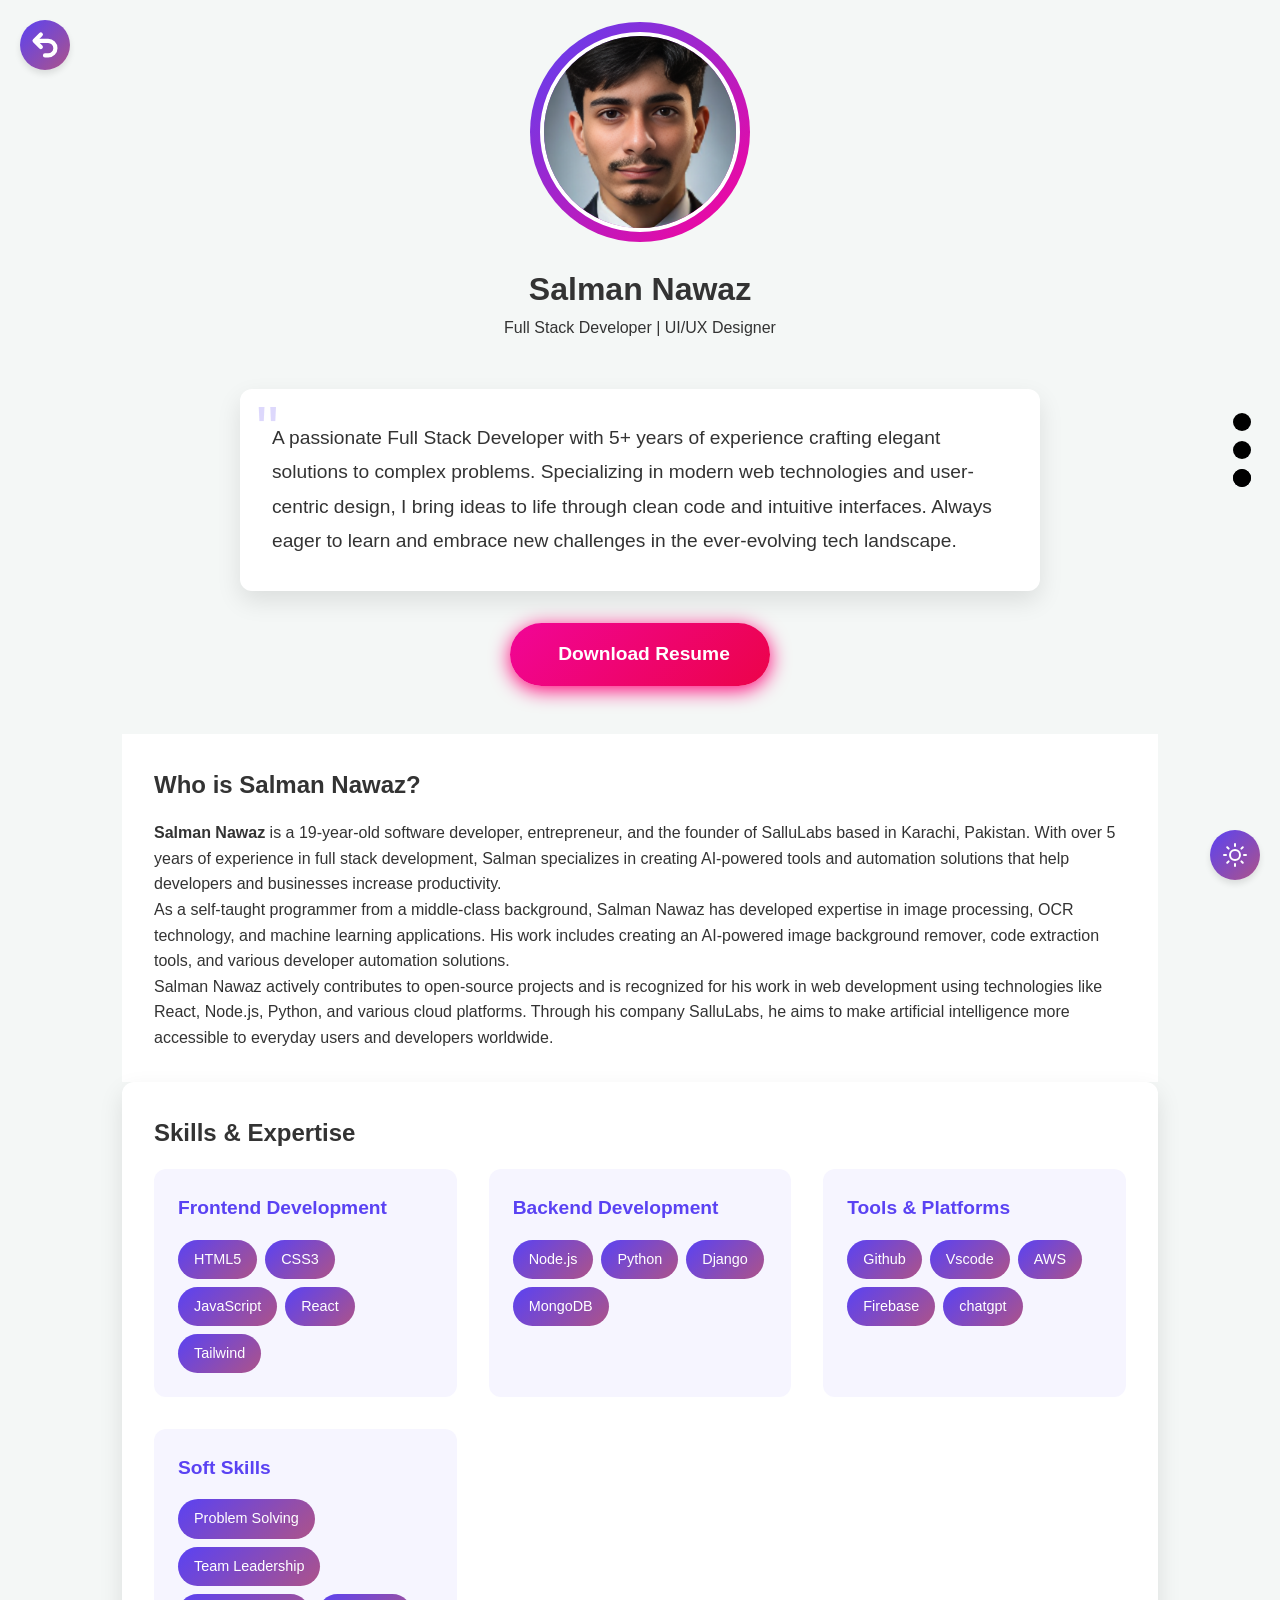
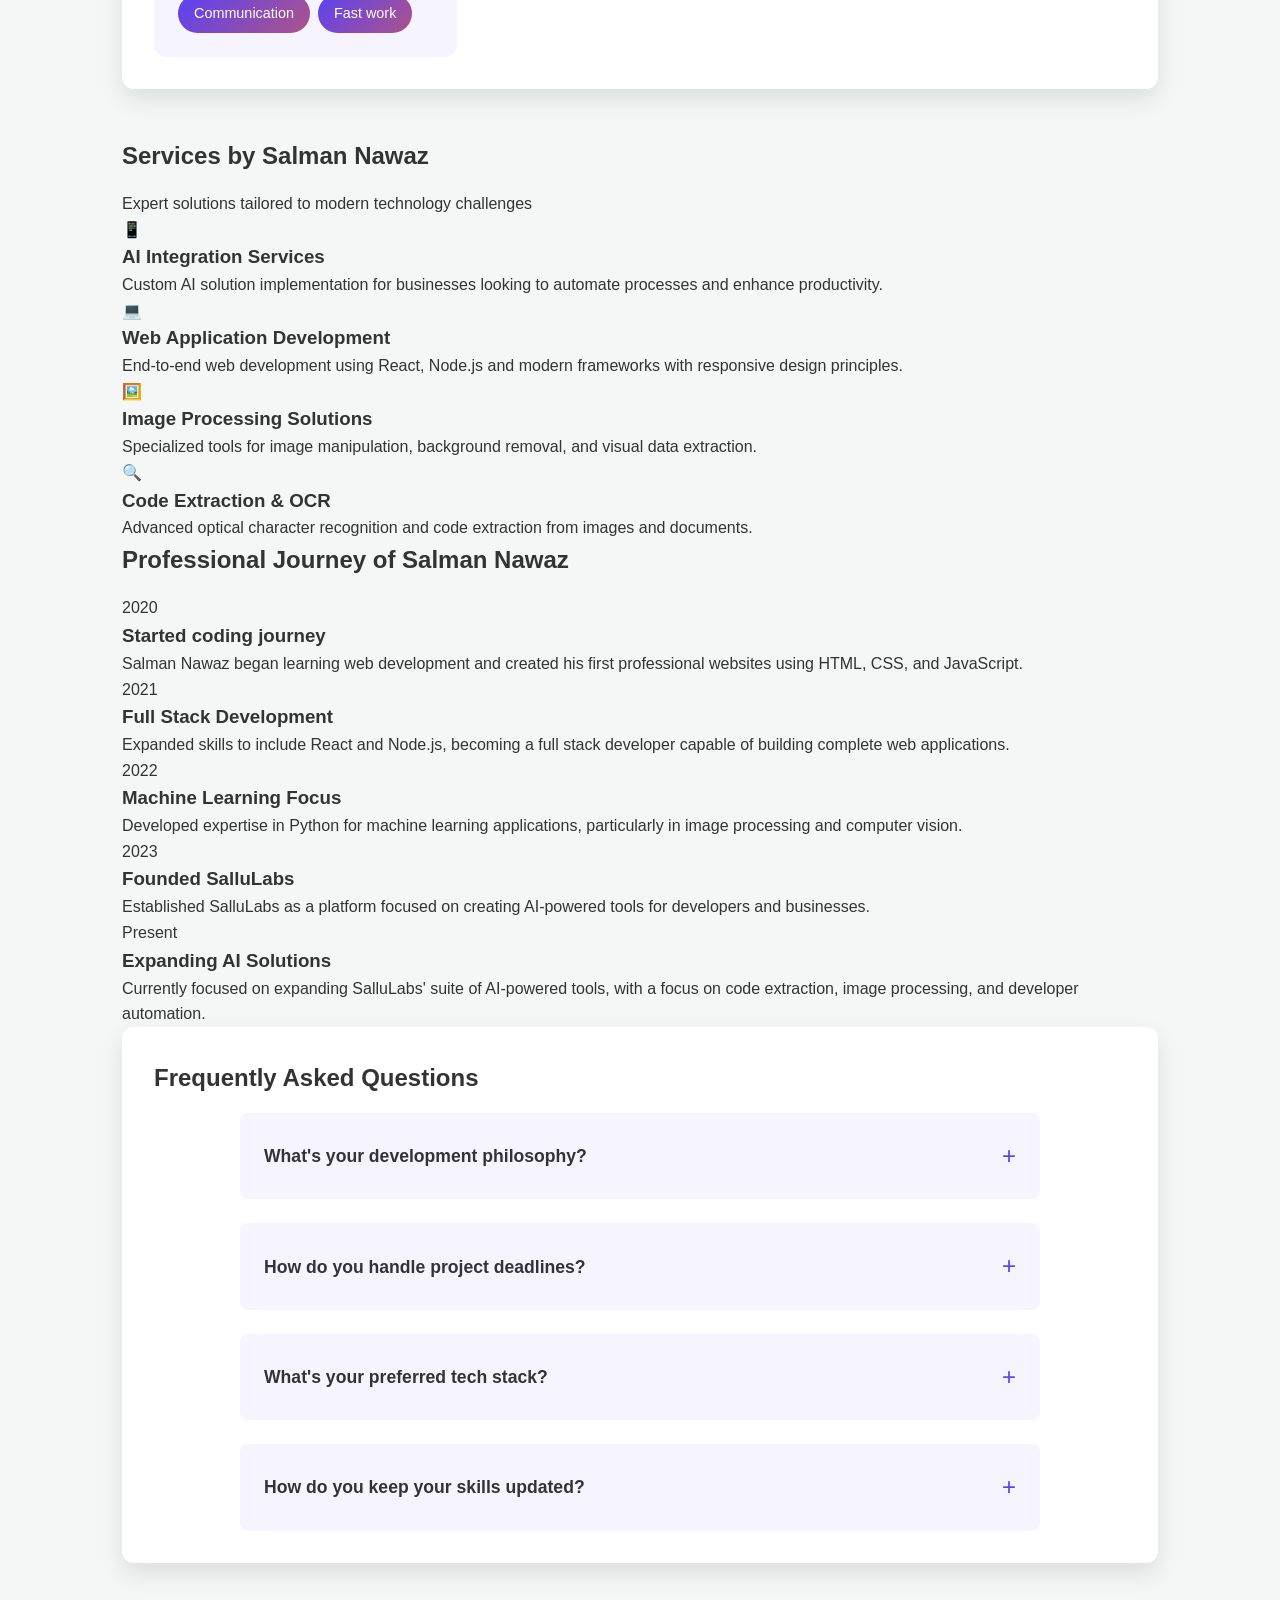
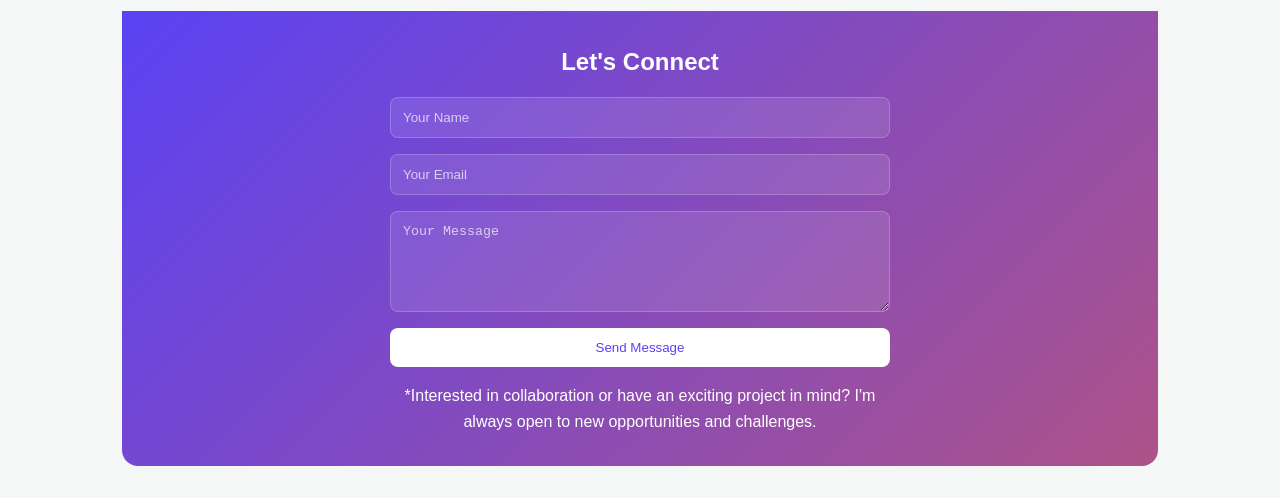
==== commit 754f4e0a: "Update bio.html" ====
--- a/bio.html
+++ b/bio.html
@@ -9,10 +9,78 @@
     <script src="portfolio-effects.js"></script>
     <script src="script.js"></script>
     <title>Salman-The developer</title>
-   
+    <!-- Schema.org markup for Salman Nawaz -->
+<script type="application/ld+json">
+    {
+      "@context": "https://schema.org",
+      "@type": "Person",
+      "name": "Salman Nawaz",
+      "url": "https://salmannawaz.site",
+      "image": "662489021bafa.png",
+      "jobTitle": "Full Stack Developer",
+      "description": "Salman Nawaz is a 19-year-old software developer, entrepreneur, and the founder of SalluLabs, specializing in AI-powered tools and automation.",
+      "sameAs": [
+        "https://sallulabs.com",
+        "https://github.com/salmannawaz", 
+        "https://twitter.com/SalmanNawaz"
+      ],
+      "knowsAbout": [
+        "Full Stack Development", 
+        "AI Tools", 
+        "Image Processing", 
+        "OCR Technology",
+        "Machine Learning"
+      ]
+    }
+    </script>
+    <meta name="description" content="Salman Nawaz is a full stack developer, entrepreneur, and founder of SalluLabs. Specializing in AI-powered tools, image processing, and developer automation.">
+<meta name="keywords" content="Salman Nawaz, Full Stack Developer, SalluLabs, AI Tools, Developer, Entrepreneur, Karachi Pakistan, Software Engineer">
+<meta name="author" content="Salman Nawaz">
+<meta property="og:title" content="Salman Nawaz - Full Stack Developer & Entrepreneur">
+<meta property="og:description" content="Salman Nawaz is a full stack developer, entrepreneur, and founder of SalluLabs. Specializing in AI-powered tools, image processing, and developer automation.">
+<meta property="og:image" content="662489021bafa.png">
+<meta property="og:url" content="https://salmannawaz.site/bio.html">
+<meta property="og:type" content="website">
+    <meta name="twitter:card" content="summary_large_image">
+<meta name="twitter:site" content="@SalmanNawaz">
+<meta name="twitter:title" content="Salman Nawaz - Full Stack Developer & Entrepreneur">
+<meta name="twitter:description" content="Salman Nawaz is a full stack developer, entrepreneur, and founder of SalluLabs. Specializing in AI-powered tools, image processing, and developer automation.">
+<meta name="twitter:image" content="662489021bafa.png">
+<link rel="canonical" href="https://salmannawaz.site/bio.html">
+<script type="application/ld+json">
+    {
+      "@context": "https://schema.org",
+      "@type": "FAQPage",
+      "mainEntity": [
+        {
+          "@type": "Question",
+          "name": "What services does SalluLabs currently offer?",
+          "acceptedAnswer": {
+            "@type": "Answer",
+            "text": "SalluLabs is currently developing its initial suite of tools focusing on three main areas: code extraction from images, QR code generation/scanning solutions, and image processing APIs. We're in early development, with beta versions expected to launch in mid-2025."
+          }
+        },
+        {
+          "@type": "Question",
+          "name": "Can I collaborate with Salman Nawaz on a project?",
+          "acceptedAnswer": {
+            "@type": "Answer",
+            "text": "Yes! I'm always open to collaborations, especially on projects related to image processing, OCR technology, or web development. Please reach out through the contact form or email me directly at salman.nawaz@sallulabs.com with information about your project idea."
+          }
+        },
+        {
+          "@type": "Question",
+          "name": "What technologies does Salman specialize in?",
+          "acceptedAnswer": {
+            "@type": "Answer",
+            "text": "My core technical expertise includes JavaScript (React/Node.js), Python for machine learning applications, computer vision libraries like OpenCV, and cloud services (particularly Firebase and AWS). I'm passionate about the intersection of AI and practical developer tools."
+          }
+        }
+      ]
+    }
+    </script>
 </head>
 <body>
-    <div class="magnetic-cursor"></div>
     <div class="home-nav">
         <a href="index.html" class="home-nav-btn">
             <svg width="800px" height="800px" viewBox="0 0 24 24" fill="none" xmlns="http://www.w3.org/2000/svg">
@@ -60,7 +128,22 @@
                 Download Resume
             </a>
         </div>
-
+        <section class="about-section">
+            <div class="about-container">
+                <h2 class="section-title">Who is Salman Nawaz?</h2>
+                <div class="about-content">
+                    <p class="about-text">
+                        <strong>Salman Nawaz</strong> is a 19-year-old software developer, entrepreneur, and the founder of SalluLabs based in Karachi, Pakistan. With over 5 years of experience in full stack development, Salman specializes in creating AI-powered tools and automation solutions that help developers and businesses increase productivity.
+                    </p>
+                    <p class="about-text">
+                        As a self-taught programmer from a middle-class background, Salman Nawaz has developed expertise in image processing, OCR technology, and machine learning applications. His work includes creating an AI-powered image background remover, code extraction tools, and various developer automation solutions.
+                    </p>
+                    <p class="about-text">
+                        Salman Nawaz actively contributes to open-source projects and is recognized for his work in web development using technologies like React, Node.js, Python, and various cloud platforms. Through his company SalluLabs, he aims to make artificial intelligence more accessible to everyday users and developers worldwide.
+                    </p>
+                </div>
+            </div>
+        </section>
         <div class="skills-section">
             <h2>Skills & Expertise</h2>
             <div class="skills-grid">
@@ -107,7 +190,77 @@
                 </div>
             </div>
         </div>
-
+        <section class="services-section">
+            <div class="container">
+                <h2 class="section-title">Services by Salman Nawaz</h2>
+                <p class="section-intro">Expert solutions tailored to modern technology challenges</p>
+                
+                <div class="services-grid">
+                    <div class="service-card">
+                        <div class="service-icon">📱</div>
+                        <h3>AI Integration Services</h3>
+                        <p>Custom AI solution implementation for businesses looking to automate processes and enhance productivity.</p>
+                    </div>
+                    <div class="service-card">
+                        <div class="service-icon">💻</div>
+                        <h3>Web Application Development</h3>
+                        <p>End-to-end web development using React, Node.js and modern frameworks with responsive design principles.</p>
+                    </div>
+                    <div class="service-card">
+                        <div class="service-icon">🖼️</div>
+                        <h3>Image Processing Solutions</h3>
+                        <p>Specialized tools for image manipulation, background removal, and visual data extraction.</p>
+                    </div>
+                    <div class="service-card">
+                        <div class="service-icon">🔍</div>
+                        <h3>Code Extraction & OCR</h3>
+                        <p>Advanced optical character recognition and code extraction from images and documents.</p>
+                    </div>
+                </div>
+            </div>
+        </section>
+        <section class="journey-section">
+            <div class="journey-container">
+                <h2 class="section-title">Professional Journey of Salman Nawaz</h2>
+                <div class="timeline">
+                    <div class="timeline-item">
+                        <div class="timeline-date">2020</div>
+                        <div class="timeline-content">
+                            <h3>Started coding journey</h3>
+                            <p>Salman Nawaz began learning web development and created his first professional websites using HTML, CSS, and JavaScript.</p>
+                        </div>
+                    </div>
+                    <div class="timeline-item">
+                        <div class="timeline-date">2021</div>
+                        <div class="timeline-content">
+                            <h3>Full Stack Development</h3>
+                            <p>Expanded skills to include React and Node.js, becoming a full stack developer capable of building complete web applications.</p>
+                        </div>
+                    </div>
+                    <div class="timeline-item">
+                        <div class="timeline-date">2022</div>
+                        <div class="timeline-content">
+                            <h3>Machine Learning Focus</h3>
+                            <p>Developed expertise in Python for machine learning applications, particularly in image processing and computer vision.</p>
+                        </div>
+                    </div>
+                    <div class="timeline-item">
+                        <div class="timeline-date">2023</div>
+                        <div class="timeline-content">
+                            <h3>Founded SalluLabs</h3>
+                            <p>Established SalluLabs as a platform focused on creating AI-powered tools for developers and businesses.</p>
+                        </div>
+                    </div>
+                    <div class="timeline-item">
+                        <div class="timeline-date">Present</div>
+                        <div class="timeline-content">
+                            <h3>Expanding AI Solutions</h3>
+                            <p>Currently focused on expanding SalluLabs' suite of AI-powered tools, with a focus on code extraction, image processing, and developer automation.</p>
+                        </div>
+                    </div>
+                </div>
+            </div>
+        </section>
         <div class="faq-section">
             <h2>Frequently Asked Questions</h2>
             
@@ -153,7 +306,22 @@
                 </div>
             </div>
         </div>
-        
+       
+        <div class="contact-section">
+            <h2>Let's Connect</h2>
+          
+            <form class="contact-form" action="https://formspree.io/f/xnnqkpaj" method="POST">
+                <input type="text" name="name" placeholder="Your Name" required>
+                <input type="email" name="email" placeholder="Your Email" required>
+                <textarea name="message" placeholder="Your Message" rows="5" required></textarea>
+                <button type="submit" class="contact-btn">Send Message</button>
+                <p class="connection-subtext">
+                    *Interested in collaboration or have an exciting project in mind?  I'm always open to new opportunities and challenges.
+                   
+                </p>
+            </form>
+        </div>
+    </div>
     <div class="theme-toggle">
         <button class="theme-toggle-btn">
             <svg xmlns="http://www.w3.org/2000/svg" width="24" height="24" viewBox="0 0 24 24" fill="none" stroke="currentColor" stroke-width="2" stroke-linecap="round" stroke-linejoin="round">
@@ -236,4 +404,4 @@
 });
     </script>
 </body>
-</html>+</html>
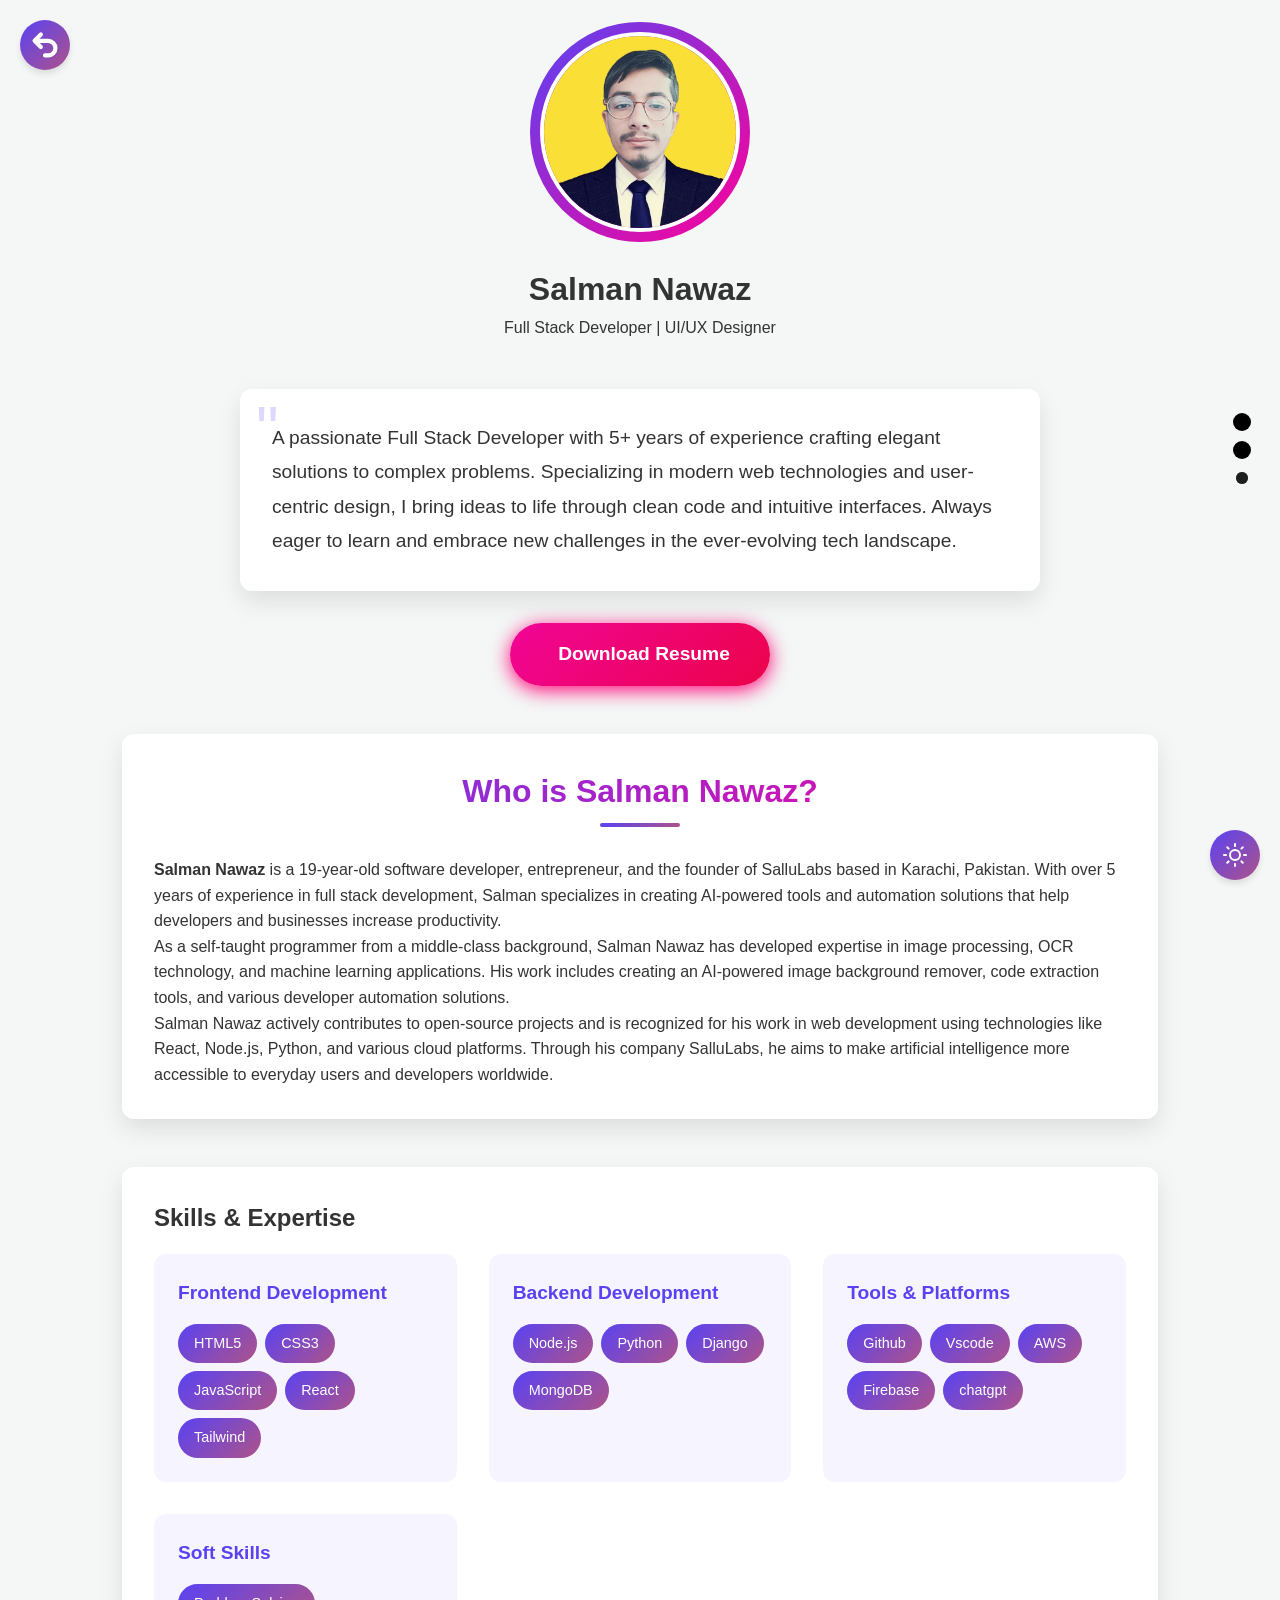
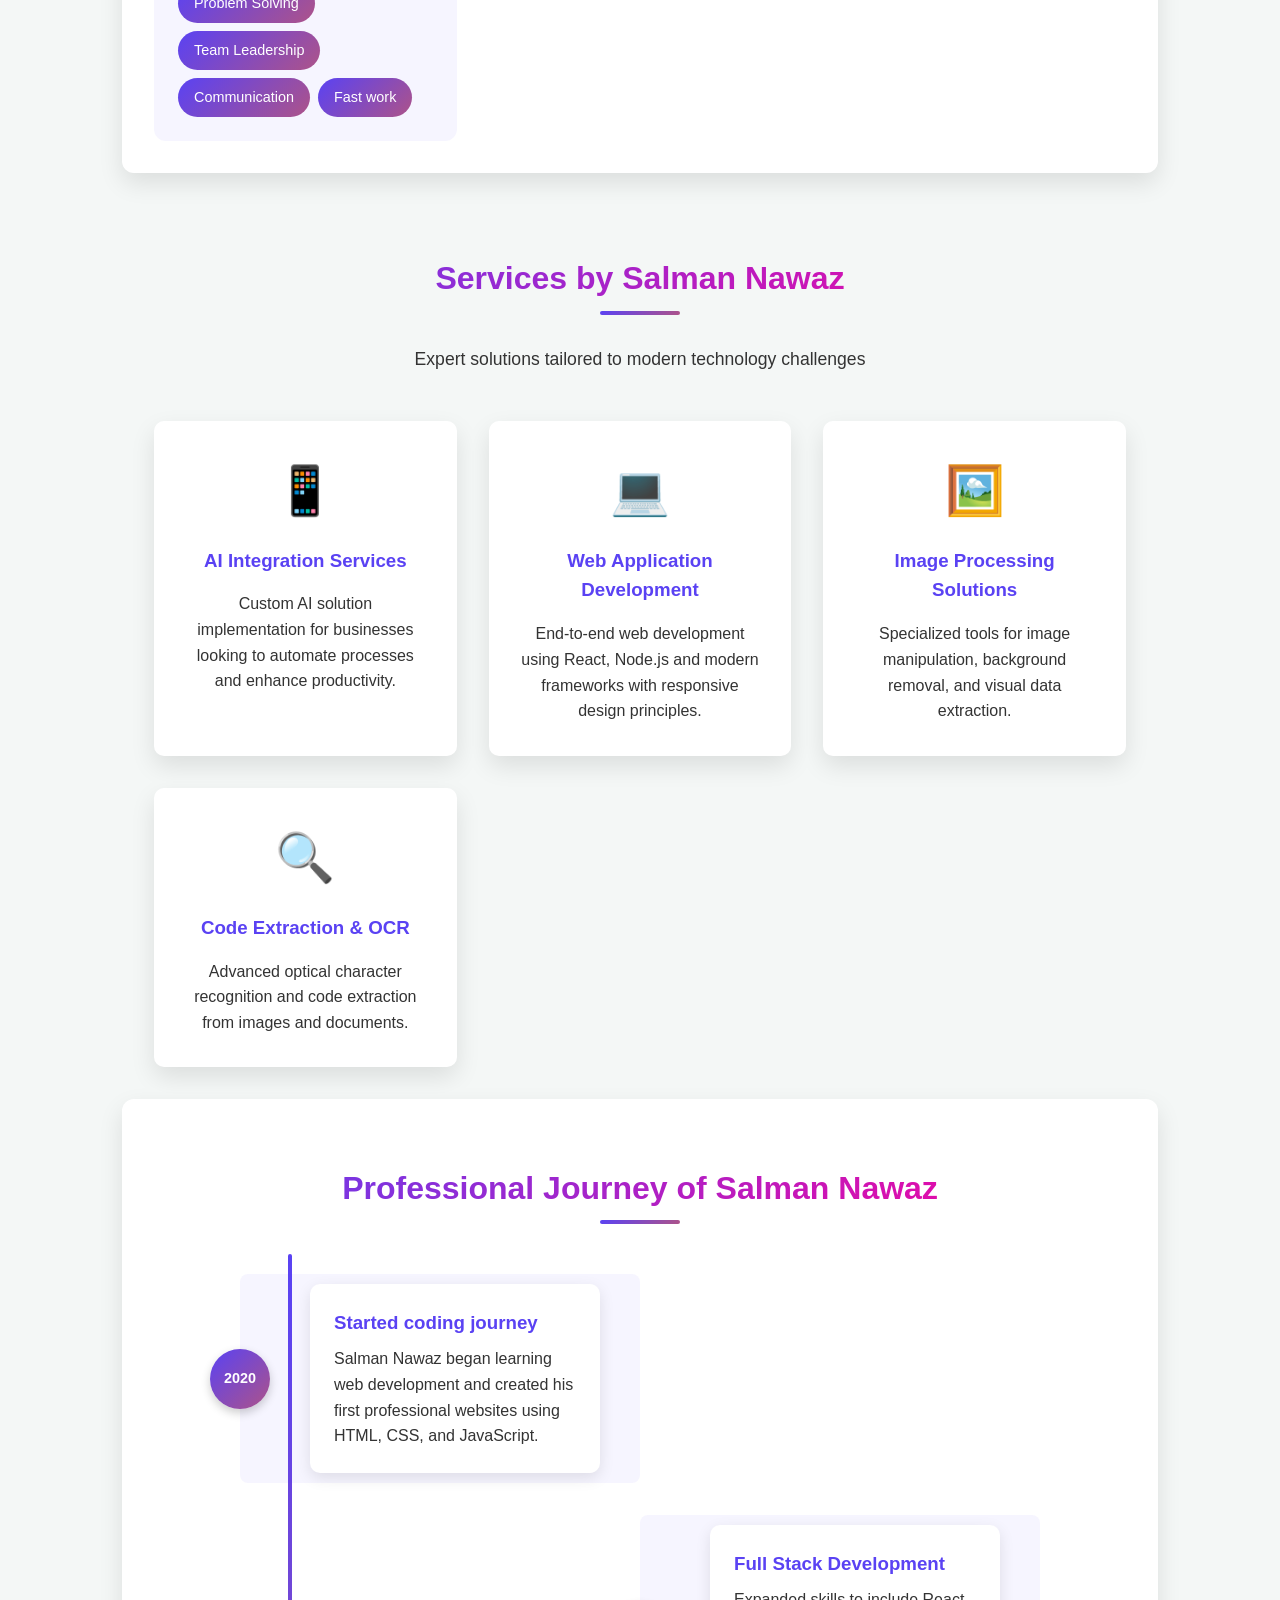
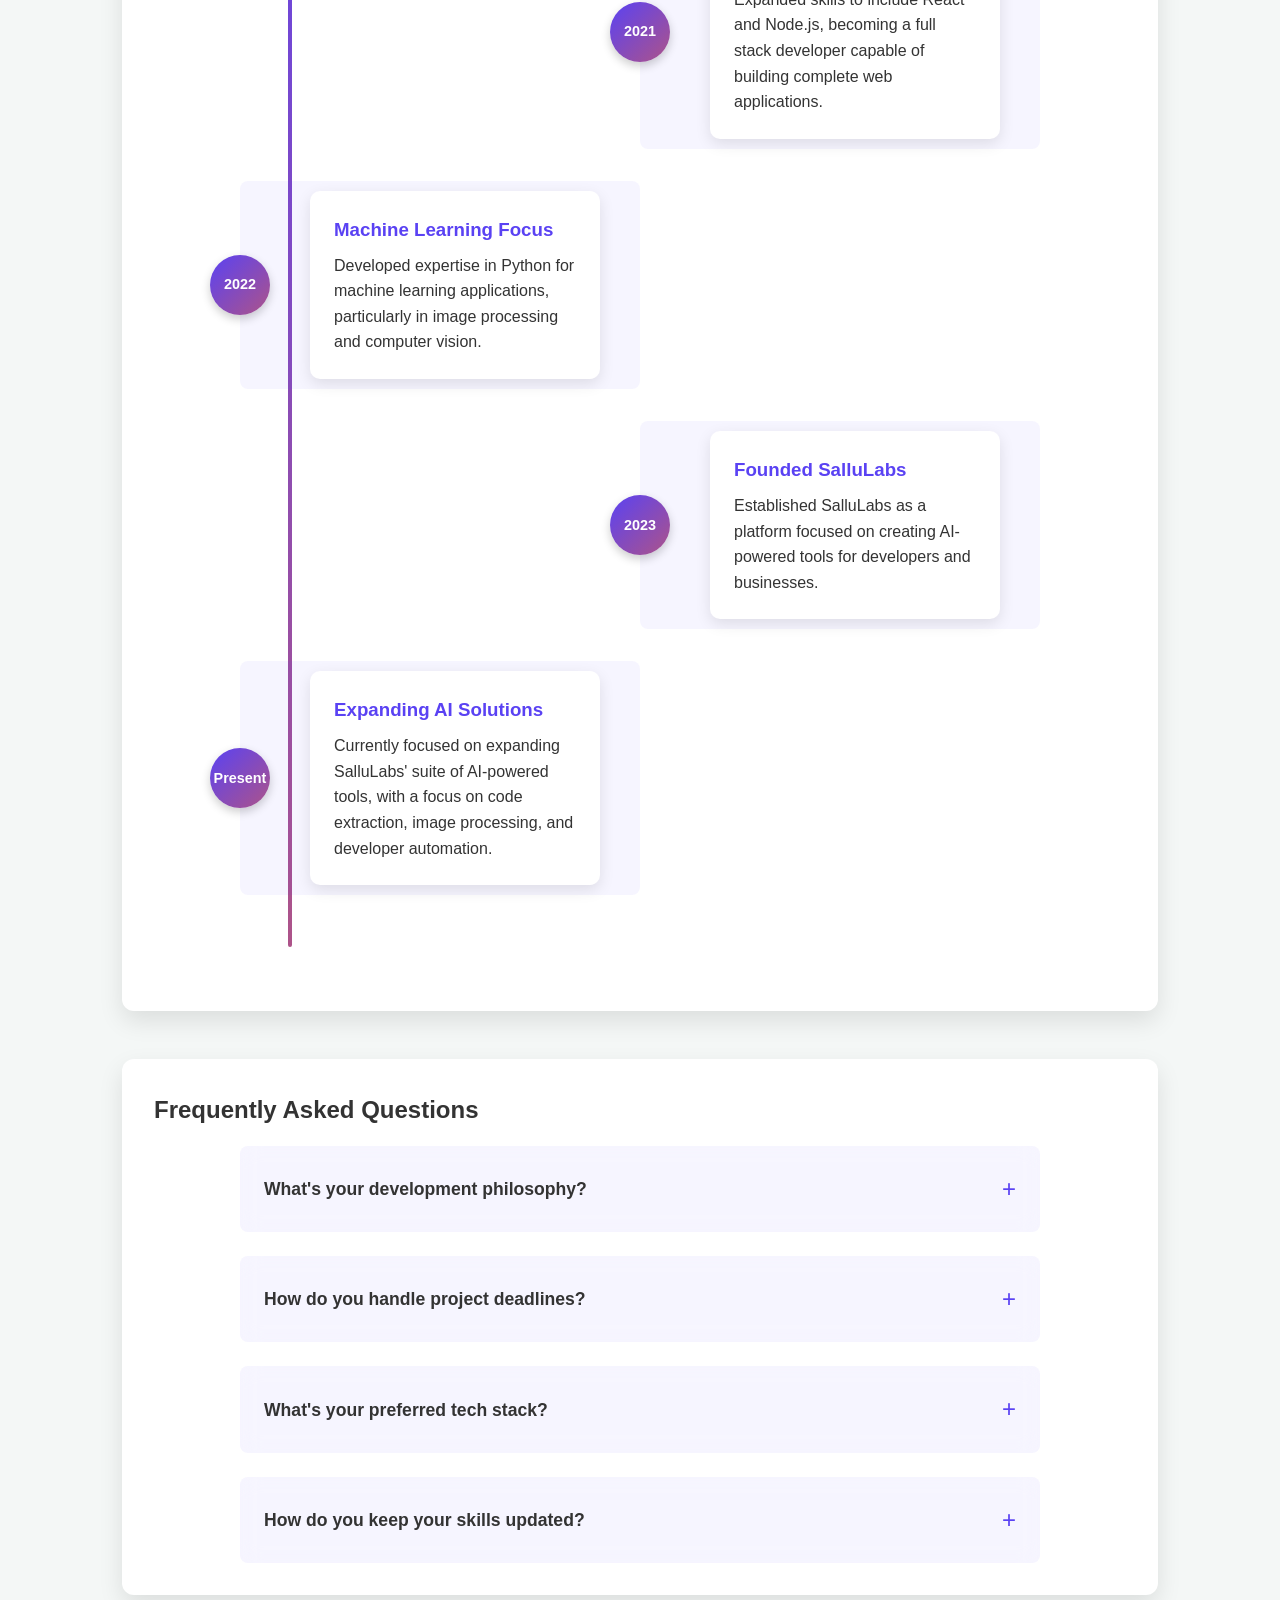
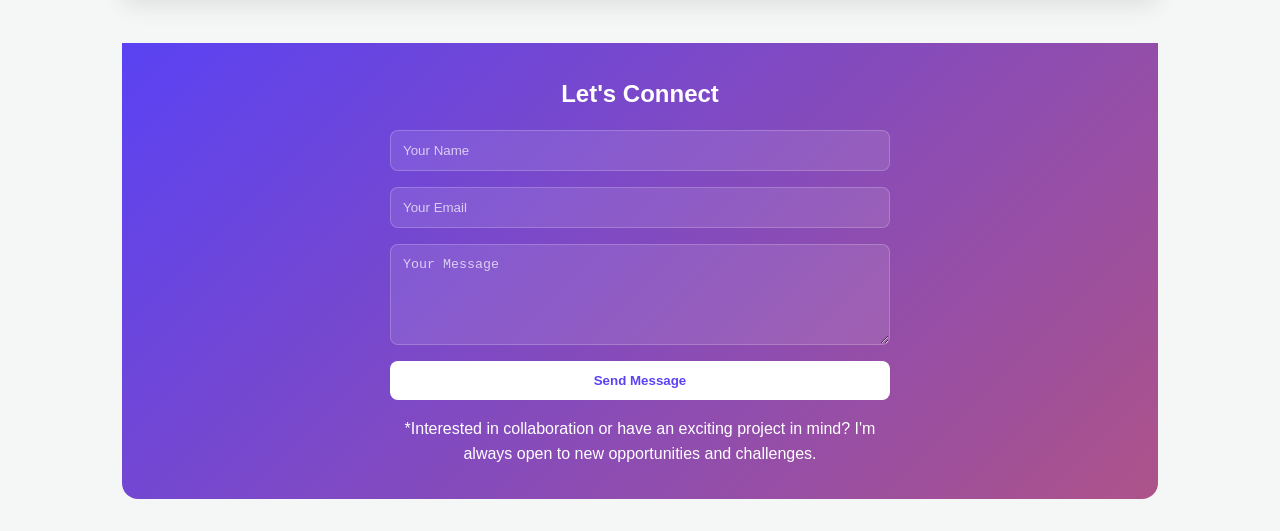
==== commit 95669bc2: "Update bio.html" ====
--- a/bio.html
+++ b/bio.html
@@ -112,7 +112,7 @@
     <div class="bio-container">
         <div class="bio-header">
             <div class="photo-frame">
-                <img src="662489021bafa.png" alt="Professional Photo" class="profile-photo">
+                <img src="a.webp" alt="Professional Photo" class="profile-photo">
             </div>
             <h1>Salman Nawaz</h1>
             <p>Full Stack Developer | UI/UX Designer</p>
--- a/bio.css
+++ b/bio.css
@@ -311,3 +311,465 @@
 body.dark-mode .bio-header{
     color: white;
 }
+
+
+/* Common section styling */
+.container {
+    max-width: 1100px;
+    margin: 0 auto;
+    padding: 2rem;
+    width: 100%;
+}
+
+.section-title {
+    text-align: center;
+    margin-bottom: 2rem;
+    font-size: 2rem;
+    background: linear-gradient(135deg, #5a42f3 0%, #ff0099 100%);
+    -webkit-background-clip: text;
+    -webkit-text-fill-color: transparent;
+    position: relative;
+}
+
+.section-title::after {
+    content: '';
+    position: absolute;
+    width: 60px;
+    height: 4px;
+    background: linear-gradient(135deg, #5a42f3 0%, #ff0099 100%);
+    bottom: -10px;
+    left: 50%;
+    transform: translateX(-50%);
+    border-radius: 2px;
+}
+
+.section-intro {
+    text-align: center;
+    max-width: 800px;
+    margin: 0 auto 3rem;
+    font-size: 1.1rem;
+    color: var(--text-color);
+}
+
+/* Timeline styling */
+.timeline {
+    position: relative;
+    max-width: 800px;
+    margin: 0 auto;
+    padding: 2rem 0;
+}
+
+.timeline::before {
+    content: '';
+    position: absolute;
+    width: 4px;
+    background: linear-gradient(to bottom, #5a42f3, #ff0099);
+    top: 0;
+    bottom: 0;
+    left: 50%;
+    transform: translateX(-50%);
+    border-radius: 2px;
+}
+
+.timeline-item {
+    padding: 1rem 2rem;
+    position: relative;
+    width: 50%;
+    margin-bottom: 2rem;
+}
+
+.timeline-item:nth-child(odd) {
+    left: 0;
+}
+
+.timeline-item:nth-child(even) {
+    left: 50%;
+}
+
+.timeline-dot {
+    width: 20px;
+    height: 20px;
+    background: linear-gradient(135deg, #5a42f3 0%, #ff0099 100%);
+    border-radius: 50%;
+    position: absolute;
+    right: -10px;
+    top: 25px;
+    z-index: 2;
+}
+
+.timeline-item:nth-child(even) .timeline-dot {
+    left: -10px;
+}
+
+.timeline-content {
+    padding: 1.5rem;
+    background: var(--card-background);
+    border-radius: 10px;
+    box-shadow: 0 5px 15px rgba(0,0,0,0.1);
+    transition: transform 0.3s ease;
+}
+
+.timeline-content:hover {
+    transform: translateY(-5px);
+}
+
+.timeline-content h3 {
+    color: #5a42f3;
+    margin-bottom: 0.5rem;
+}
+
+.timeline-content h4 {
+    margin-bottom: 1rem;
+    font-weight: 500;
+}
+
+/* Services styling */
+.services-grid {
+    display: grid;
+    grid-template-columns: repeat(auto-fit, minmax(250px, 1fr));
+    gap: 2rem;
+    margin-top: 2rem;
+}
+
+.service-card {
+    background: var(--card-background);
+    border-radius: 10px;
+    padding: 2rem;
+    box-shadow: 0 10px 25px rgba(0,0,0,0.1);
+    transition: transform 0.3s ease, box-shadow 0.3s ease;
+    display: flex;
+    flex-direction: column;
+    align-items: center;
+    text-align: center;
+}
+
+.service-card:hover {
+    transform: translateY(-10px);
+    box-shadow: 0 15px 35px rgba(0,0,0,0.2);
+}
+
+.service-icon {
+    font-size: 3rem;
+    margin-bottom: 1rem;
+}
+
+.service-card h3 {
+    margin-bottom: 1rem;
+    color: #5a42f3;
+}
+
+/* Contact styling */
+.contact-container {
+    display: grid;
+    grid-template-columns: 1fr 1fr;
+    gap: 2rem;
+}
+
+.contact-info {
+    display: flex;
+    flex-direction: column;
+    gap: 1.5rem;
+}
+
+.contact-item {
+    display: flex;
+    align-items: center;
+    padding: 1.5rem;
+    background: var(--card-background);
+    border-radius: 10px;
+    box-shadow: 0 5px 15px rgba(0,0,0,0.1);
+    transition: transform 0.3s ease;
+}
+
+.contact-item:hover {
+    transform: translateX(5px);
+}
+
+.contact-icon {
+    font-size: 2rem;
+    margin-right: 1rem;
+    color: #5a42f3;
+}
+
+.contact-text h3 {
+    margin-bottom: 0.3rem;
+    font-size: 1.1rem;
+}
+
+.availability-card {
+    background: linear-gradient(135deg, #5a42f3 0%, #ff0099 100%);
+    color: white;
+    padding: 2rem;
+    border-radius: 10px;
+    display: flex;
+    flex-direction: column;
+    justify-content: center;
+    align-items: center;
+    text-align: center;
+}
+
+.availability-card h3 {
+    margin-bottom: 1rem;
+    font-size: 1.3rem;
+}
+
+.availability-card p {
+    margin-bottom: 1.5rem;
+}
+
+.contact-btn {
+    padding: 0.8rem 2rem;
+    background: white;
+    color: #5a42f3;
+    border-radius: 30px;
+    font-weight: 600;
+    text-decoration: none;
+    transition: transform 0.3s ease, box-shadow 0.3s ease;
+}
+
+.contact-btn:hover {
+    transform: translateY(-3px);
+    box-shadow: 0 5px 15px rgba(0,0,0,0.2);
+}
+
+/* Education styling */
+.education-content {
+    max-width: 900px;
+    margin: 0 auto;
+}
+
+.education-intro {
+    text-align: center;
+    margin-bottom: 2rem;
+    font-size: 1.1rem;
+}
+
+.education-cards {
+    display: grid;
+    grid-template-columns: repeat(auto-fit, minmax(250px, 1fr));
+    gap: 2rem;
+}
+
+.education-card {
+    background: var(--card-background);
+    border-radius: 10px;
+    padding: 2rem;
+    box-shadow: 0 10px 25px rgba(0,0,0,0.1);
+    transition: transform 0.3s ease;
+    text-align: center;
+}
+
+.education-card:hover {
+    transform: translateY(-5px);
+}
+
+.education-icon {
+    font-size: 2.5rem;
+    margin-bottom: 1rem;
+}
+
+.education-card h3 {
+    color: #5a42f3;
+    margin-bottom: 1rem;
+}
+
+/* Dark mode adaptations */
+body.dark-mode .timeline-content,
+body.dark-mode .service-card,
+body.dark-mode .contact-item,
+body.dark-mode .education-card {
+    background-color: var(--primary-color);
+    color: var(--text-color);
+    backdrop-filter: blur(10px);
+}
+
+/* Responsive adjustments */
+@media screen and (max-width: 768px) {
+    .timeline::before {
+        left: 31px;
+    }
+    
+    .timeline-item {
+        width: 100%;
+        padding-left: 70px;
+        padding-right: 25px;
+    }
+    
+    .timeline-item:nth-child(even) {
+        left: 0;
+    }
+    
+    .timeline-dot {
+        left: 21px;
+        right: unset;
+    }
+    
+    .timeline-item:nth-child(even) .timeline-dot {
+        left: 21px;
+    }
+    
+    .contact-container {
+        grid-template-columns: 1fr;
+    }
+}
+
+
+
+/* Base styles for new sections */
+.about-section, .journey-section, .projects-section, .expertise-section, .publications-section {
+    padding: 4rem 2rem;
+    margin-bottom: 3rem;
+    background: var(--card-background);
+    border-radius: 12px;
+    box-shadow: 0 10px 25px rgba(0,0,0,0.1);
+}
+
+.section-title {
+    text-align: center;
+    margin-bottom: 2.5rem;
+    color: #5a42f3;
+    font-size: 2rem;
+    position: relative;
+}
+
+.section-title::after {
+    content: '';
+    position: absolute;
+    bottom: -10px;
+    left: 50%;
+    transform: translateX(-50%);
+    width: 80px;
+    height: 4px;
+    background: linear-gradient(135deg, #5a42f3 0%, #ad5389 100%);
+    border-radius: 2px;
+}
+
+/* Journey Timeline Styles */
+.timeline {
+    position: relative;
+    max-width: 800px;
+    margin: 0 auto;
+    padding: 20px 0;
+}
+
+.timeline::before {
+    content: '';
+    position: absolute;
+    top: 0;
+    bottom: 0;
+    left: 50px;
+    width: 4px;
+    background: linear-gradient(180deg, #5a42f3 0%, #ad5389 100%);
+    border-radius: 2px;
+}
+
+.timeline-item {
+    padding: 10px 40px 10px 70px;
+    position: relative;
+    margin-bottom: 2rem;
+    background: rgba(90, 66, 243, 0.05);
+    border-radius: 8px;
+    transition: transform 0.3s ease;
+}
+
+.timeline-item:hover {
+    transform: translateX(5px);
+}
+
+.timeline-date {
+    position: absolute;
+    left: -30px;
+    top: 50%;
+    transform: translateY(-50%);
+    width: 60px;
+    height: 60px;
+    background: linear-gradient(135deg, #5a42f3 0%, #ad5389 100%);
+    border-radius: 50%;
+    display: flex;
+    align-items: center;
+    justify-content: center;
+    color: white;
+    font-weight: bold;
+    font-size: 0.9rem;
+    z-index: 2;
+    box-shadow: 0 4px 10px rgba(0,0,0,0.2);
+}
+
+/* Projects Grid Styles */
+.projects-grid {
+    display: grid;
+    grid-template-columns: repeat(auto-fit, minmax(300px, 1fr));
+    gap: 2rem;
+}
+
+.project-card {
+    padding: 2rem;
+    border-radius: 12px;
+    background: rgba(90, 66, 243, 0.05);
+    transition: transform 0.3s ease;
+    display: flex;
+    flex-direction: column;
+    gap: 1rem;
+}
+
+.project-card:hover {
+    transform: translateY(-5px);
+    box-shadow: 0 10px 20px rgba(0,0,0,0.1);
+}
+
+.project-icon {
+    font-size: 2.5rem;
+    margin-bottom: 1rem;
+}
+
+.project-tech {
+    font-size: 0.9rem;
+    color: #5a42f3;
+    font-weight: 500;
+}
+
+
+
+/* Dark mode adjustments */
+body.dark-mode .journey-section,
+body.dark-mode .projects-section,
+body.dark-mode .expertise-section,
+body.dark-mode .publications-section {
+    background-color: var(--primary-color);
+    color: var(--text-color);
+    backdrop-filter: blur(10px);
+}
+
+body.dark-mode .section-title {
+    color: white;
+}
+
+body.dark-mode .timeline-item,
+body.dark-mode .project-card,
+body.dark-mode .expertise-card,
+body.dark-mode .publication-item {
+    background: rgba(255, 255, 255, 0.05);
+}
+
+/* Responsive adjustments */
+@media screen and (max-width: 768px) {
+    .projects-grid,
+    .expertise-grid {
+        grid-template-columns: 1fr;
+    }
+    
+    .timeline::before {
+        left: 30px;
+    }
+    
+    .timeline-date {
+        width: 50px;
+        height: 50px;
+        left: -25px;
+        font-size: 0.8rem;
+    }
+    
+    .timeline-item {
+        padding: 10px 20px 10px 50px;
+    }
+}
